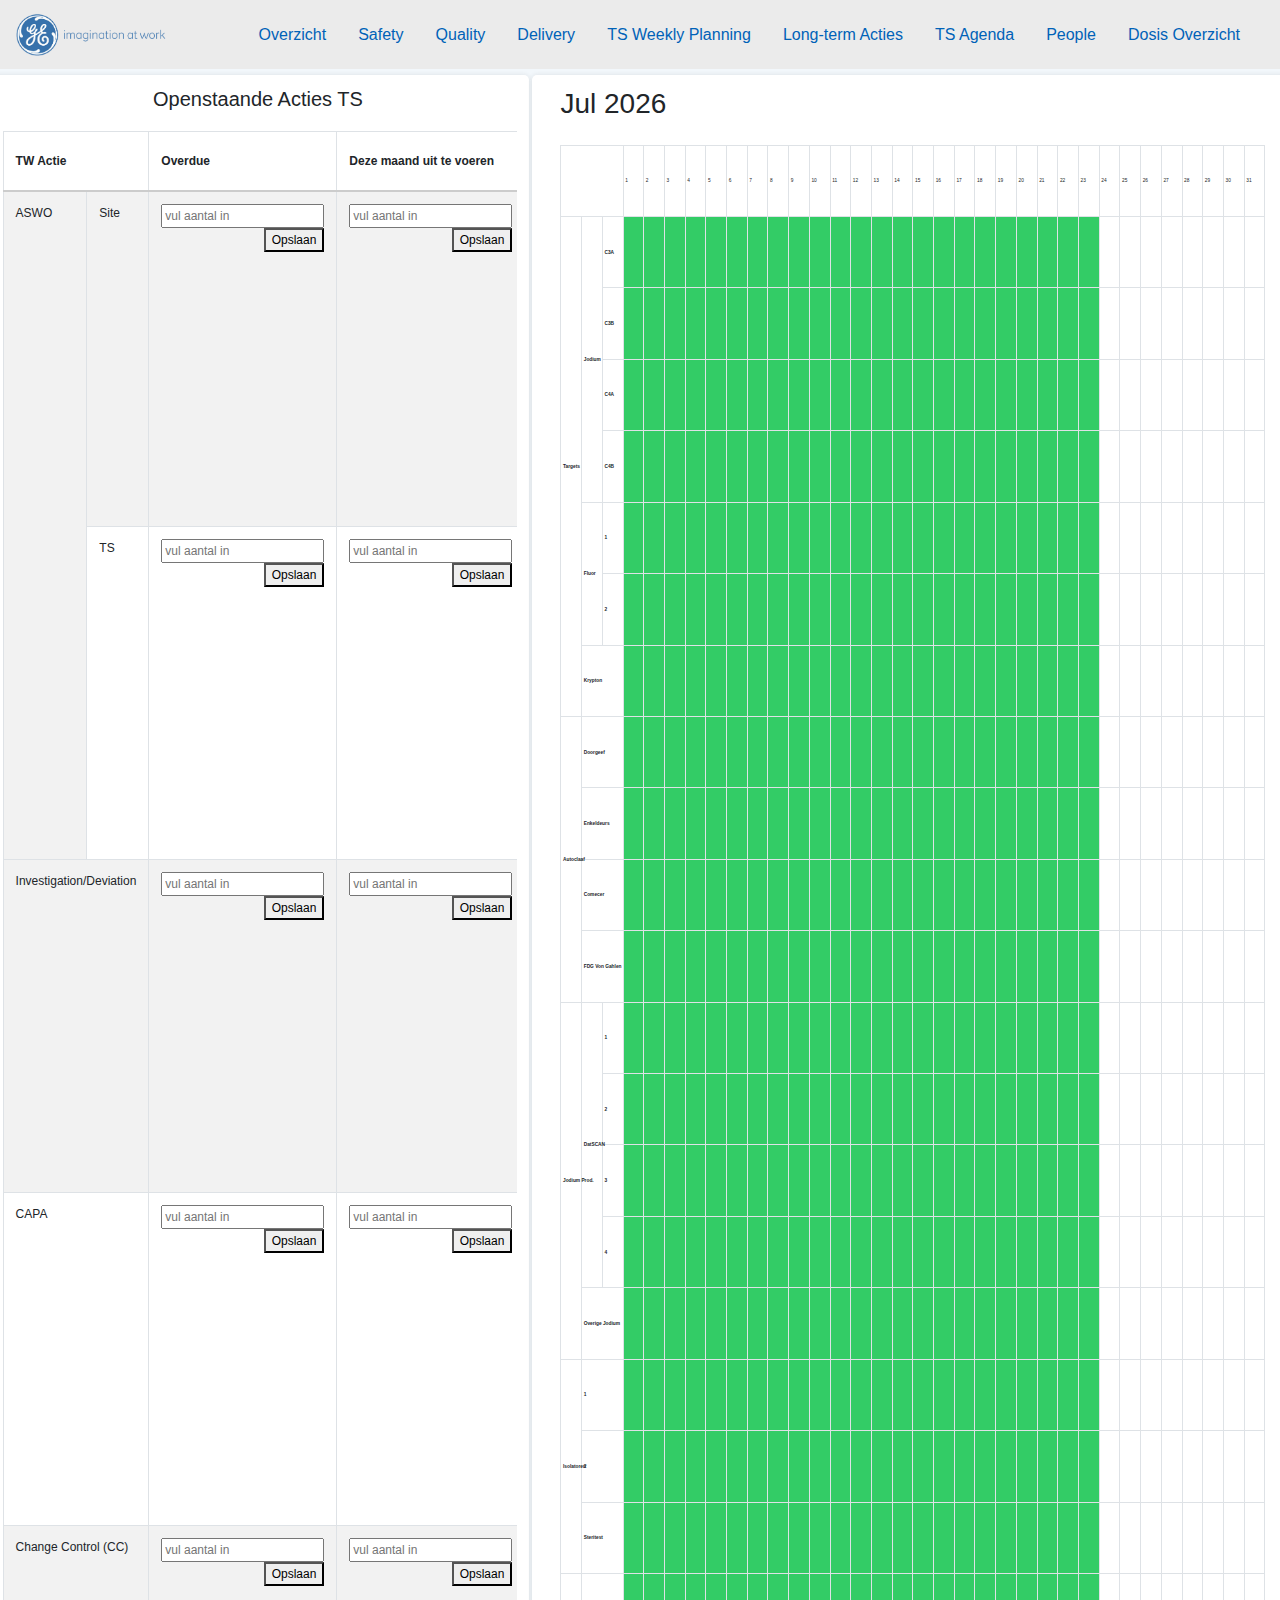
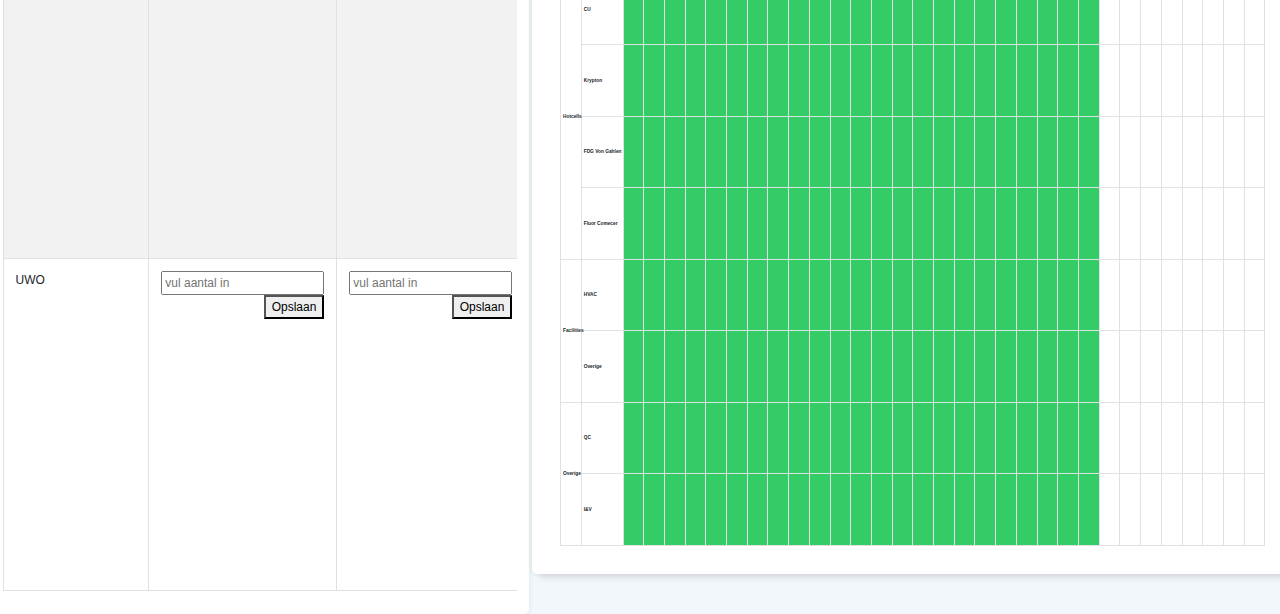
==== index.html @ 62d110f0 "Initial commit" ====
<!DOCTYPE html>
<html>
	<head>
		<title>Technical Services Vergaderingsbord</title>
		<meta charset = "utf-8">
		<meta name = "viewport" content = "width=device-width, initial-scale=1">
	    <link rel="stylesheet" href="https://stackpath.bootstrapcdn.com/bootstrap/4.3.1/css/bootstrap.min.css" integrity="sha384-ggOyR0iXCbMQv3Xipma34MD+dH/1fQ784/j6cY/iJTQUOhcWr7x9JvoRxT2MZw1T" crossorigin="anonymous">
        <link rel="stylesheet" type="text/css" href="main.css">
		<link rel="stylesheet" type="text/css" href="index.css">
        

	</head>
<body onload="onLoad()">

	<nav class="navbar navbar-expand-md">
        <a class="navbar-brand" href="#">
                <img class = "img-responsive" src = "GE-LOGO.png" alt = "GE LOGO">
        </a>
        <button class="navbar-toggler navbar-dark" type="button" data-toggle="collapse" data-target="#main-navigation">
            <span class="navbar-toggler-icon"></span>
        </button>
        <div class="collapse navbar-collapse" id="main-navigation">
            <ul class="navbar-nav">
                <li class="nav-item">
                    <a class="nav-link" href="index.html">Overzicht</a>
                </li>
                <li class="nav-item">
                    <a class="nav-link" href="security.html">Safety</a>
                </li>
                <li class="nav-item">
                    <a class="nav-link" href="quality.html">Quality</a>
                </li>
                <li class="nav-item">
                    <a class="nav-link" href="delivery.html">Delivery</a>
                </li>
                <li class="nav-item">
                    <a class="nav-link" href="planning.html">TS Weekly Planning</a>
                </li>
                <li>
                    <a class = "nav-link" href = "longterm.html">Long-term Acties</a>
                </li>
                <li class="nav-item">
                    <a class="nav-link" href="agenda.html">TS Agenda</a>
                </li>
                <li class="nav-item">
                    <a class="nav-link" href="aanwezigheid.html">People</a>
                </li>
                <li class="nav-item">
                    <a class="nav-link" href="dosis.html">Dosis Overzicht</a>
                </li>
            </ul>
        </div>
    </nav>

    <div class = "row">
        <div class = "container mt-1 col-lg-5">
                <div class = "card">
                    <div class = "card-header text-center">
                        <h5>Openstaande Acties TS</h5>
                        <!-- <span>klik om data aan te passen</span> -->
                    </div>
                    <div class = "card-block">
                        <div class = "table-responsive table-editable">
                            <table class = "table table-striped table-bordered" id = "openacties-TS">
                                <thead>
                                    <tr>
                                        <th style = "display: none;">#</th>
                                        <th colspan="2">TW Actie</th>
                                        <th>Overdue</th>
                                        <th>Deze maand uit te voeren</th>
                                        <th>Deze maand gedaan</th>
                                        <th>Opmerking(en)</th>
                                    </tr>
                                </thead>
                                <tbody>
                                    <tr>
                                        <th scope="row" style="display: none;">1</th>

                                        <td class="tabledit-view-mode" rowspan="2"><span class="tabledit-span">ASWO</span></td>
                                        <td class="tabledit-view-mode"><span class="tabledit-span">Site</span></td>
                                        <td class="tabledit-view-mode" contenteditable="true"><span class="tabledit-span" contenteditable = "true" title="ASWOSiteOD" id="spanASWOSiteOD"></span></td>
                                        <td class="tabledit-view-mode" contenteditable="true"><span class="tabledit-span" contenteditable = "true" title="ASWOSiteUTV" id="spanASWOSiteUTV"></span></td>
                                        <td class="tabledit-view-mode" contenteditable="true"><span class="tabledit-span" contenteditable = "true" title="ASWOSiteG" id="spanASWOSiteG"></span></td>
                                        <td class="tabledit-view-mode" contenteditable="true"><span class="tabledit-span" contenteditable = "true" title="ASWOSiteOpm" id="spanASWOSiteOpm"></span></td>
                                    </tr>

                                    <tr>
                                        <th scope="row" style="display: none;">2</th>

                                        
                                        <td class="tabledit-view-mode">TS<span class="tabledit-span"></span></td>
                                        <td class="tabledit-view-mode" contenteditable="true"><span class="tabledit-span" contenteditable = "true" title="ASWOTSOD" id="spanASWOTSOD"></span></td>
                                        <td class="tabledit-view-mode" contenteditable="true"><span class="tabledit-span" contenteditable = "true" title="ASWOTSUTV" id="spanASWOTSUTV"></span></td>
                                        <td class="tabledit-view-mode" contenteditable="true"><span class="tabledit-span" contenteditable = "true" title="ASWOTSG" id="spanASWOTSG"></span></td>
                                        <td class="tabledit-view-mode" contenteditable="true"><span class="tabledit-span" contenteditable = "true" title="ASWOTSOpm" id="spanASWOTSOpm"></span></td>
                                    </tr>

                                    <tr>
                                        <th scope="row" style="display: none;">3</th>

                                        <td class="tabledit-view-mode" colspan="2">Investigation/Deviation<span class="tabledit-span"></span></td>
                                        <td class="tabledit-view-mode" contenteditable="true"><span class="tabledit-span" contenteditable = "true" title="InDevOD" id="spanInDevOD"></span></td>
                                        <td class="tabledit-view-mode" contenteditable="true"><span class="tabledit-span" contenteditable = "true" title="InDevUTV" id="spanInDevUTV"></span></td>
                                        <td class="tabledit-view-mode" contenteditable="true"><span class="tabledit-span" contenteditable = "true" title="InDevG" id="spanInDevG"></span></td>
                                        <td class="tabledit-view-mode" contenteditable="true"><span class="tabledit-span" contenteditable = "true" title="InDevOpm" id="spanInDevOpm"></span></td>
                                    </tr>

                                    <tr>
                                        <th scope="row" style="display: none;">4</th>

                                        <td class="tabledit-view-mode" colspan="2">CAPA<span class="tabledit-span"></span></td>
                                        
                                        <td class="tabledit-view-mode" contenteditable="true"><span class="tabledit-span" contenteditable = "true" title="CAPAOD" id="spanCAPAOD"></span></td>
                                        <td class="tabledit-view-mode" contenteditable="true"><span class="tabledit-span" contenteditable = "true" title="CAPAUTV" id="spanCAPAUTV"></span></td>
                                        <td class="tabledit-view-mode" contenteditable="true"><span class="tabledit-span" contenteditable = "true" title="CAPAG" id="spanCAPAG"></span></td>
                                        <td class="tabledit-view-mode" contenteditable="true"><span class="tabledit-span" contenteditable = "true" title="CAPAOpm" id="spanCAPAOpm"></span></td>
                                    </tr>

                                    <tr>
                                        <th scope="row" style="display: none;">5</th>

                                        <td class="tabledit-view-mode" colspan="2">Change Control (CC)<span class="tabledit-span"></span></td>
                                        <td class="tabledit-view-mode" contenteditable="true"><span class="tabledit-span" contenteditable = "true" title="CCOD" id="spanCCOD"></span></td>
                                        <td class="tabledit-view-mode" contenteditable="true"><span class="tabledit-span" contenteditable = "true" title="CCUTV" id="spanCCUTV"></span></td>
                                        <td class="tabledit-view-mode" contenteditable="true"><span class="tabledit-span" contenteditable = "true" title="CCG" id="spanCCG"></span></td>
                                        <td class="tabledit-view-mode" contenteditable="true"><span class="tabledit-span" contenteditable = "true" title="CCOpm" id="spanCCOpm"></span></td>
                                    </tr>
                                    
                                    <tr>
                                        <th scope="row" style="display: none;">6</th>

                                        <td class="tabledit-view-mode" colspan="2">UWO<span class="tabledit-span"></span></td>
                                        <td class="tabledit-view-mode" contenteditable="true"><span class="tabledit-span" contenteditable = "true" title="UWOOD" id="spanUWOOD"></span></td>
                                        <td class="tabledit-view-mode" contenteditable="true"><span class="tabledit-span" contenteditable = "true" title="UWOUTV" id="spanUWOUTV"></span></td>
                                        <td class="tabledit-view-mode" contenteditable="true"><span class="tabledit-span" contenteditable = "true" title="UWOG" id="spanUWOG"></span></td>
                                        <td class="tabledit-view-mode" contenteditable="true"><span class="tabledit-span" contenteditable = "true" title="UWOOpm" id="spanUWOOpm"></span></td>
                                    </tr>
                                </tbody>
                            </table>
                        </div>
                    </div>
                </div>
            <!-- <object class = "mt-3"data="https://app.smartsheet.com/b/publish?EQBCT=5ca6a7da050c4b8d8acb47ef6b7cbd1e" type="text/html">
                Alternative Content
            </object> -->
        </div>

        <div class = "container mt-1 col-lg-7">
            <div class = "card">
                <div class="card-header form-inline">
                    <h3 style = "padding: 0rem 1rem" class="card-header" id="monthAndYear"></h3>
    
                    <!-- <button style = "margin: 0rem 0.5rem" class="btn btn-outline-primary" id="previous" onclick="previous()">Previous</button>
        
                    <button style = "margin: 0rem 0.5rem" class="btn btn-outline-primary" id="next" onclick="next()">Next</button>

                    <button class="btn btn-outline-success ml-auto" onclick="exportJson()">
                        <a id="btn-export" href="" style="pointer-events: none;">
                            Export JSON
                        </a>
                    </button> -->
                </div>
                <div class="card-body">
                    <table class = "myTable table-bordered">
                        <tbody>
                                <tr>
                                    <td id="dateRow" colspan = "3"></td>
                                </tr>
                                <tr>
                                    <th rowspan = "7">Targets</th>
                                    <th rowspan = "4">Jodium</th>
                
                                    <th id = "C3A">C3A</th>
                                    
                                </tr>
                                <tr>
                                    <th id = "C3B">C3B</th>
                                </tr>
                                <tr>
                                    <th id = "C4A">C4A</th>
                                </tr>
                                <tr>
                                    <th id = "C4B">C4B</th>
                                </tr>
                                <tr>
                                    <th rowspan = "2">Fluor</th>
            
                                    <th id = "F1">1</th>
                                </tr>
                                <tr>
                                    <th id = "F2">2</th>
                                </tr>
                                <tr>
                                    <th id = "Krypton" colspan = "2">Krypton</th>
                                </tr>
            
                                
                                <tr>
                                    <th rowspan = "4">Autoclaaf</th>
                                    <th  id = "ACDoorgeef" colspan = "2">Doorgeef</th>
                                </tr>
                                <tr>
                                    <th id = "ACEnkel" colspan = "2">Enkeldeurs</th>
                                </tr>
                                <tr>
                                    <th id = "ACComecer" colspan = "2">Comecer</th>
                                </tr>
                                <tr>
                                    <th id = "ACVonGahlen" colspan = "2">FDG Von Gahlen</th>
                                </tr>
            
                                
                                <tr>
                                    <th rowspan = "5">Jodium Prod.</th>
                                    <th rowspan = "4">DatSCAN</th>
                                    <th id = "DS1">1</th>
                                </tr>
                                <tr>
                                    <th id = "DS2">2</th>
                                </tr>
                                <tr>
                                    <th id = "DS3">3</th>
                                </tr>
                                <tr>
                                    <th id = "DS4">4</th>
                                </tr>
                                <tr>
                                    <th id = "OvrJod"colspan = "2">Overige Jodium</th>
                                </tr>
            
                                <tr>
                                    <th rowspan = "3">Isolatoren</th>
                                    <th id = "Iso1" colspan = "2">1</th>
                                </tr>
                                <tr>
                                    <th id = "Iso2" colspan = "2">2</th>
                                </tr>
                                <tr>
                                    <th id = "IsoSter" colspan = "2">Steritest</th>
                                </tr>
            
                                <tr>
                                    <th rowspan = "4">Hotcells</th>
                                    <th id = "CU" colspan = "2">CU</th>
                                </tr>
                                <tr>
                                    <th id = "HCKrypton" colspan = "2">Krypton</th>
                                </tr>
                                <tr>
                                    <th id = "HCVonGahlen" colspan = "2">FDG Von Gahlen</th>
                                </tr>
                                <tr>
                                    <th id = "HCComecer" colspan = "2">Fluor Comecer</th>
                                </tr>
            
                                <tr>
                                    <th rowspan = "2">Facilities</th>
                                    <th id = "FaclHVAC" colspan = "2">HVAC</th>
                                </tr>
                                <tr>
                                    <th id = "FaclOverige" colspan = "2">Overige</th>
                                </tr>
            
                                <tr>
                                    <th rowspan = "2">Overige</th>
                                    <th id = "QC" colspan = "2">QC</th>
                                </tr>
                                <tr>
                                    <th id = "IV" colspan = "2">I&V</th>
                                </tr>
                                
                            
                        </tbody>
                        
                    </table>
                </div>
            </div> 
        </div>
    </div>


<script src="https://code.jquery.com/jquery-3.3.1.slim.min.js" integrity="sha384-q8i/X+965DzO0rT7abK41JStQIAqVgRVzpbzo5smXKp4YfRvH+8abtTE1Pi6jizo" crossorigin="anonymous"></script>
<script src="https://stackpath.bootstrapcdn.com/bootstrap/4.1.3/js/bootstrap.min.js" integrity="sha384-ChfqqxuZUCnJSK3+MXmPNIyE6ZbWh2IMqE241rYiqJxyMiZ6OW/JmZQ5stwEULTy" crossorigin="anonymous"></script>
<script src="main.js"></script>
</body>
</html>
---- main.css ----
body {
  padding: 0;
  margin: 0;
  background: #f2f6e9;
  width: 100%;

}
/*--- navigation bar ---*/
.navbar {
  background:#ebebeb;
}
.nav-link,
.navbar-brand {
  color: #0062b8;
  cursor: pointer;
}
.nav-link {
  margin-right: 1em !important;
}
.nav-link:hover {
  color: #008c4b;
}
.navbar-collapse {
  justify-content: flex-end;
}
.navbar-brand img
{
    max-height: 100%;
}

.img-responsive {
    height: auto;
    width: auto;
    max-height: 72px;
    max-width: 150px;
}

.fault{background-color: #660099; font-weight: bold; font-size: 12px; color: white;}
.noFault{background-color:	#33CC66; font-weight: bold; font-size: 12px;}

.form-inline {
  padding: 0 rem;
  padding-top: 1.5rem
}

tbody {
  height: 2000px
}

.table {
  table-layout: auto;
  margin-bottom: 0rem;
}

/*.header {
	background-image: url('img/Busy-Lives.jpg');
	background-size: cover;
	background-position: center;
	position: relative;
  z-index: -1
}*/
 .mt-100 {
     margin-top: 100px
 }

 .container-fluid {
     margin-top: 50px
 }

 body {
     background-color: #f2f7fb
 }

 .card {
     border-radius: 5px;
     -webkit-box-shadow: 0 0 5px 0 rgba(43, 43, 43, 0.1), 0 11px 6px -7px rgba(43, 43, 43, 0.1);
     box-shadow: 0 0 5px 0 rgba(43, 43, 43, 0.1), 0 11px 6px -7px rgba(43, 43, 43, 0.1);
     border: none;
     margin-bottom: 30px;
     -webkit-transition: all 0.3s ease-in-out;
     transition: all 0.3s ease-in-out;
     height: flex;
     padding: 0.5rem
 }

 .card .card-header {
     background-color: transparent;
     border-bottom: none;
     padding: 0.25rem;
     position: relative
 }

 .card .card-block {
     padding: 0.25rem
 }



 .table-responsive {
     display: inline-block;
     width: 100%;
     height: 100%;
     padding : 0.25rem;
     overflow-x: auto;
     margin-bottom: 0px;
 }

 .card .card-block table tr {
     padding-bottom: 20px
 }

 .table>thead>tr>th {
     border-bottom-color: #ccc
 }

 .table th {
     padding: 1.25rem 0.75rem;
     border-bottom-color: #ccc
 }

 table td,
 th {
     white-space: nowrap;
     font-size: 0.75rem;
 }

 .tabledit-input:disabled {
     display: none
 }

 .myTable {
  word-wrap: break-word; 
  table-layout:fixed;
  width: 100%;
 }

 .table-bordered {
   word-wrap: break-word;
 }

 .btn-primary,
 .sweet-alert button.confirm,
 .wizard>.actions a {
     background-color: #4099ff;
     border-color: #4099ff;
     color: #fff;
     cursor: pointer;
     -webkit-transition: all ease-in 0.3s;
     transition: all ease-in 0.3s
 }

 .btn {
     border-radius: 2px;
     text-transform: capitalize;
     font-size: 15px;
     padding: 10px 19px;
     cursor: pointer
 }

  @import url('https://fonts.googleapis.com/css?family=Roboto:100,100i,300,300i,400,400i,500,500i,700,700i,900,900i');
td.fc-day {

background:#FFF !important;
font-family: 'Roboto', sans-serif;

}
td.fc-today {
  background:#FFF !important;
  position: relative;


}

.fc-first th{
  font-family: 'Roboto', sans-serif;
    background:#9675ce !important;
  color:#FFF;
  font-size:14px !important;
  font-weight:500 !important;

  }
.fc-event-inner {
  font-family: 'Roboto', sans-serif;
    background: #03a9f3!important;
    color: #FFF!important;
    font-size: 12px!important;
    font-weight: 500!important;
    padding: 5px 0px!important;
}

.fc {
  direction: ltr;
  text-align: left;
  }
  
.fc table {
  border-collapse: collapse;
  border-spacing: 0;
  }
  
html .fc,
.fc table {
  font-size: 1em;
  font-family: "Helvetica Neue",Helvetica;

  }
  
.fc td,
.fc th {
  padding: 0;
  vertical-align: top;
  }



/* Header
------------------------------------------------------------------------*/

.fc-header td {
  white-space: nowrap;
  padding: 15px 10px 0px;
}

.fc-header-left {
  width: 25%;
  text-align: left;
}
  
.fc-header-center {
  text-align: center;
  }
  
.fc-header-right {
  width: 25%;
  text-align: right;
  }
  
.fc-header-title {
  display: inline-block;
  vertical-align: top;
  margin-top: -5px;
}
  
.fc-header-title h2 {
  margin-top: 0;
  white-space: nowrap;
  font-size: 32px;
    font-weight: 100;
    margin-bottom: 10px;
    font-family: 'Roboto', sans-serif;
}
  span.fc-button {
    font-family: 'Roboto', sans-serif;
    border-color: #9675ce;
  color: #9675ce;
}
.fc-state-down, .fc-state-active {
    background-color: #9675ce !important;
  color: #FFF !important;
}
.fc .fc-header-space {
  padding-left: 10px;
  }
  
.fc-header .fc-button {
  margin-bottom: 1em;
  vertical-align: top;
  }
  
/* buttons edges butting together */

.fc-header .fc-button {
  margin-right: -1px;
  }
  
.fc-header .fc-corner-right,  /* non-theme */
.fc-header .ui-corner-right { /* theme */
  margin-right: 0; /* back to normal */
  }
  
/* button layering (for border precedence) */
  
.fc-header .fc-state-hover,
.fc-header .ui-state-hover {
  z-index: 2;
  }
  
.fc-header .fc-state-down {
  z-index: 3;
  }

.fc-header .fc-state-active,
.fc-header .ui-state-active {
  z-index: 4;
  }
  
  
  
/* Content
------------------------------------------------------------------------*/
  
.fc-content {
  clear: both;
  zoom: 1; /* for IE7, gives accurate coordinates for [un]freezeContentHeight */
  }
  
.fc-view {
  width: 100%;
  overflow: hidden;
  }
  
  

/* Cell Styles
------------------------------------------------------------------------*/

    /* <th>, usually */
.fc-widget-content {  /* <td>, usually */
  border: 1px solid #e5e5e5;
  }
.fc-widget-header{
    border-bottom: 1px solid #EEE; 
} 
.fc-state-highlight { /* <td> today cell */ /* TODO: add .fc-today to <th> */
  /* background: #fcf8e3; */
}

.fc-state-highlight > div > div.fc-day-number{
    background-color: #ff3b30;
    color: #FFFFFF;
    border-radius: 50%;
    margin: 4px;
}
  
.fc-cell-overlay { /* semi-transparent rectangle while dragging */
  background: #bce8f1;
  opacity: .3;
  filter: alpha(opacity=30); /* for IE */
  }
  


/* Buttons
------------------------------------------------------------------------*/

.fc-button {
  position: relative;
  display: inline-block;
  padding: 0 .6em;
  overflow: hidden;
  height: 1.9em;
  line-height: 1.9em;
  white-space: nowrap;
  cursor: pointer;
  }
  
.fc-state-default { /* non-theme */
  border: 1px solid;
  }

.fc-state-default.fc-corner-left { /* non-theme */
  border-top-left-radius: 4px;
  border-bottom-left-radius: 4px;
  }

.fc-state-default.fc-corner-right { /* non-theme */
  border-top-right-radius: 4px;
  border-bottom-right-radius: 4px;
  }

/*
  Our default prev/next buttons use HTML entities like ‹ › « »
  and we'll try to make them look good cross-browser.
*/

.fc-text-arrow {
  margin: 0 .4em;
  font-size: 2em;
  line-height: 23px;
  vertical-align: baseline; /* for IE7 */
  }

.fc-button-prev .fc-text-arrow,
.fc-button-next .fc-text-arrow { /* for ‹ › */
  font-weight: bold;
  }
  
/* icon (for jquery ui) */
  
.fc-button .fc-icon-wrap {
  position: relative;
  float: left;
  top: 50%;
  }
  
.fc-button .ui-icon {
  position: relative;
  float: left;
  margin-top: -50%;
  
  *margin-top: 0;
  *top: -50%;
  }


.fc-state-default {
  border-color: #ff3b30;
  color: #ff3b30; 
}
.fc-button-month.fc-state-default, .fc-button-agendaWeek.fc-state-default, .fc-button-agendaDay.fc-state-default{
    min-width: 67px;
  text-align: center;
  transition: all 0.2s;
  -webkit-transition: all 0.2s;
}
.fc-state-hover,
.fc-state-down,
.fc-state-active,
.fc-state-disabled {
  color: #333333;
  background-color: #FFE3E3;
  }

.fc-state-hover {
  color: #ff3b30;
  text-decoration: none;
  background-position: 0 -15px;
  -webkit-transition: background-position 0.1s linear;
     -moz-transition: background-position 0.1s linear;
       -o-transition: background-position 0.1s linear;
          transition: background-position 0.1s linear;
  }

.fc-state-down,
.fc-state-active {
  background-color: #ff3b30;
  background-image: none;
  outline: 0;
  color: #FFFFFF;
}

.fc-state-disabled {
  cursor: default;
  background-image: none;
  background-color: #FFE3E3;
  filter: alpha(opacity=65);
  box-shadow: none;
  border:1px solid #FFE3E3;
  color: #ff3b30;
  }

  

/* Global Event Styles
------------------------------------------------------------------------*/

.fc-event-container > * {
  z-index: 8;
  }

.fc-event-container > .ui-draggable-dragging,
.fc-event-container > .ui-resizable-resizing {
  z-index: 9;
  }
   
.fc-event {
  border: 1px solid #FFF; /* default BORDER color */
  background-color: #FFF; /* default BACKGROUND color */
  color: #919191;               /* default TEXT color */
  font-size: 12px;
  cursor: default;
}
.fc-event.chill{
    background-color: #f3dcf8;
}
.fc-event.info{
    background-color: #c6ebfe;
}
.fc-event.important{
    background-color: #FFBEBE;
}
.fc-event.success{
    background-color: #BEFFBF;
}
.fc-event:hover{
    opacity: 0.7;
}
a.fc-event {
  text-decoration: none;
  }
  
a.fc-event,
.fc-event-draggable {
  cursor: pointer;
  }
  
.fc-rtl .fc-event {
  text-align: right;
  }

.fc-event-inner {
  width: 100%;
  height: 100%;
  overflow: hidden;
  line-height: 15px;
  }
  
.fc-event-time,
.fc-event-title {
  padding: 0 1px;
  }
  
.fc .ui-resizable-handle {
  display: block;
  position: absolute;
  z-index: 99999;
  overflow: hidden; /* hacky spaces (IE6/7) */
  font-size: 300%;  /* */
  line-height: 50%; /* */
  }
  
  
  
/* Horizontal Events
------------------------------------------------------------------------*/

.fc-event-hori {
  border-width: 1px 0;
  margin-bottom: 1px;
  }

.fc-ltr .fc-event-hori.fc-event-start,
.fc-rtl .fc-event-hori.fc-event-end {
  border-left-width: 1px;
  /*
border-top-left-radius: 3px;
  border-bottom-left-radius: 3px;
*/
  }

.fc-ltr .fc-event-hori.fc-event-end,
.fc-rtl .fc-event-hori.fc-event-start {
  border-right-width: 1px;
  /*
border-top-right-radius: 3px;
  border-bottom-right-radius: 3px;
*/
  }
  
/* resizable */
  
.fc-event-hori .ui-resizable-e {
  top: 0           !important; /* importants override pre jquery ui 1.7 styles */
  right: -3px      !important;
  width: 7px       !important;
  height: 100%     !important;
  cursor: e-resize;
  }
  
.fc-event-hori .ui-resizable-w {
  top: 0           !important;
  left: -3px       !important;
  width: 7px       !important;
  height: 100%     !important;
  cursor: w-resize;
  }
  
.fc-event-hori .ui-resizable-handle {
  _padding-bottom: 14px; /* IE6 had 0 height */
  }
  
  
  
/* Reusable Separate-border Table
------------------------------------------------------------*/

table.fc-border-separate {
  border-collapse: separate;
  }
  
.fc-border-separate th,
.fc-border-separate td {
  border-width: 1px 0 0 1px;
  }
  
.fc-border-separate th.fc-last,
.fc-border-separate td.fc-last {
  border-right-width: 1px;
  }
  

.fc-border-separate tr.fc-last td {
  
}
.fc-border-separate .fc-week .fc-first{
    border-left: 0;
}
.fc-border-separate .fc-week .fc-last{
    border-right: 0;
}
.fc-border-separate tr.fc-last th{
    border-bottom-width: 1px;
    border-color: #cdcdcd;
    font-size: 16px;
    font-weight: 300;
  line-height: 30px;
}
.fc-border-separate tbody tr.fc-first td,
.fc-border-separate tbody tr.fc-first th {
  border-top-width: 0;
  }
  
  

/* Month View, Basic Week View, Basic Day View
------------------------------------------------------------------------*/

.fc-grid th {
  text-align: center;
  }

.fc .fc-week-number {
  width: 22px;
  text-align: center;
  }

.fc .fc-week-number div {
  padding: 0 2px;
  }
  
.fc-grid .fc-day-number {
  float: right;
  padding: 0 2px;
  }
  
.fc-grid .fc-other-month .fc-day-number {
  opacity: 0.3;
  filter: alpha(opacity=30); /* for IE */
  /* opacity with small font can sometimes look too faded
     might want to set the 'color' property instead
     making day-numbers bold also fixes the problem */
  }
  
.fc-grid .fc-day-content {
  clear: both;
  padding: 2px 2px 1px; /* distance between events and day edges */
  }
  
/* event styles */
  
.fc-grid .fc-event-time {
  font-weight: bold;
  }
  
/* right-to-left */
  
.fc-rtl .fc-grid .fc-day-number {
  float: left;
  }
  
.fc-rtl .fc-grid .fc-event-time {
  float: right;
  }
  
  

/* Agenda Week View, Agenda Day View
------------------------------------------------------------------------*/

.fc-agenda table {
  border-collapse: separate;
  }
  
.fc-agenda-days th {
  text-align: center;
  }
  
.fc-agenda .fc-agenda-axis {
  width: 50px;
  padding: 0 4px;
  vertical-align: middle;
  text-align: right;
  white-space: nowrap;
  font-weight: normal;
  }

.fc-agenda .fc-week-number {
  font-weight: bold;
  }
  
.fc-agenda .fc-day-content {
  padding: 2px 2px 1px;
  }
  
/* make axis border take precedence */
  
.fc-agenda-days .fc-agenda-axis {
  border-right-width: 1px;
  }
  
.fc-agenda-days .fc-col0 {
  border-left-width: 0;
  }
  
/* all-day area */
  
.fc-agenda-allday th {
  border-width: 0 1px;
  }
  
.fc-agenda-allday .fc-day-content {
  min-height: 34px; /* TODO: doesnt work well in quirksmode */
  _height: 34px;
  }
  
/* divider (between all-day and slots) */
  
.fc-agenda-divider-inner {
  height: 2px;
  overflow: hidden;
  }
  
.fc-widget-header .fc-agenda-divider-inner {
  background: #eee;
  }
  
/* slot rows */
  
.fc-agenda-slots th {
  border-width: 1px 1px 0;
  }
  
.fc-agenda-slots td {
  border-width: 1px 0 0;
  background: none;
  }
  
.fc-agenda-slots td div {
  height: 20px;
  }
  
.fc-agenda-slots tr.fc-slot0 th,
.fc-agenda-slots tr.fc-slot0 td {
  border-top-width: 0;
  }
  
.fc-agenda-slots tr.fc-minor th.ui-widget-header {
  *border-top-style: solid; /* doesn't work with background in IE6/7 */
  }
  


/* Vertical Events
------------------------------------------------------------------------*/

.fc-event-vert {
  border-width: 0 1px;
  }

.fc-event-vert.fc-event-start {
  border-top-width: 1px;
  border-top-left-radius: 3px;
  border-top-right-radius: 3px;
  }

.fc-event-vert.fc-event-end {
  border-bottom-width: 1px;
  border-bottom-left-radius: 3px;
  border-bottom-right-radius: 3px;
  }
  
.fc-event-vert .fc-event-time {
  white-space: nowrap;
  font-size: 10px;
  }

.fc-event-vert .fc-event-inner {
  position: relative;
  z-index: 2;
  }
  
.fc-event-vert .fc-event-bg { /* makes the event lighter w/ a semi-transparent overlay  */
  position: absolute;
  z-index: 1;
  top: 0;
  left: 0;
  width: 100%;
  height: 100%;
  background: #fff;
  opacity: .25;
  filter: alpha(opacity=25);
  }
  
.fc .ui-draggable-dragging .fc-event-bg, /* TODO: something nicer like .fc-opacity */
.fc-select-helper .fc-event-bg {
  display: none\9; /* for IE6/7/8. nested opacity filters while dragging don't work */
  }
  
/* resizable */
  
.fc-event-vert .ui-resizable-s {
  bottom: 0        !important; /* importants override pre jquery ui 1.7 styles */
  width: 100%      !important;
  height: 8px      !important;
  overflow: hidden !important;
  line-height: 8px !important;
  font-size: 11px  !important;
  font-family: monospace;
  text-align: center;
  cursor: s-resize;
  }
  
.fc-agenda .ui-resizable-resizing { /* TODO: better selector */
  _overflow: hidden;
  }
  
thead tr.fc-first{
    background-color: #f7f7f7;
}
table.fc-header{
    background-color: #FFFFFF;
    border-radius: 6px 6px 0 0;
}

.fc-week .fc-day > div .fc-day-number{
    font-size: 15px;
    margin: 2px;
    min-width: 19px;
    padding: 6px;
    text-align: center;
       width: 30px;
    height: 30px;
}
.fc-sun, .fc-sat{
    color: #b8b8b8;
}

.fc-week .fc-day:hover .fc-day-number{
    background-color: #B8B8B8;
    border-radius: 50%;
    color: #FFFFFF;
    transition: background-color 0.2s;
}
.fc-week .fc-day.fc-state-highlight:hover .fc-day-number{
    background-color:  #ff3b30;
}
.fc-button-today{
    border: 1px solid rgba(255,255,255,.0);
}
.fc-view-agendaDay thead tr.fc-first .fc-widget-header{
    text-align: right;
    padding-right: 10px;
}

/*!
 * FullCalendar v1.6.4 Print Stylesheet
 * Docs & License: http://arshaw.com/fullcalendar/
 * (c) 2013 Adam Shaw
 */

/*
 * Include this stylesheet on your page to get a more printer-friendly calendar.
 * When including this stylesheet, use the media='print' attribute of the <link> tag.
 * Make sure to include this stylesheet IN ADDITION to the regular fullcalendar.css.
 */
 
 
 /* Events
-----------------------------------------------------*/
 
.fc-event {
  background: #fff !important;
  color: #000 !important;
  }
  
/* for vertical events */
  
.fc-event-bg {
  display: none !important;
  }
  
.fc-event .ui-resizable-handle {
  display: none !important;
  }
---- index.css ----
.container {
    max-height: 60vh;
}

.myTable {
    word-wrap: break-word; 
    table-layout:fixed;
    width: 100%;
   }

   .myTable td, 
   .myTable th{
    padding: 0.1rem;
    font-size: 0.3rem;
    word-wrap: break-word;
 }
 .col-lg-5,
 .col-lg-7 {
     padding: 0.1rem;
 }
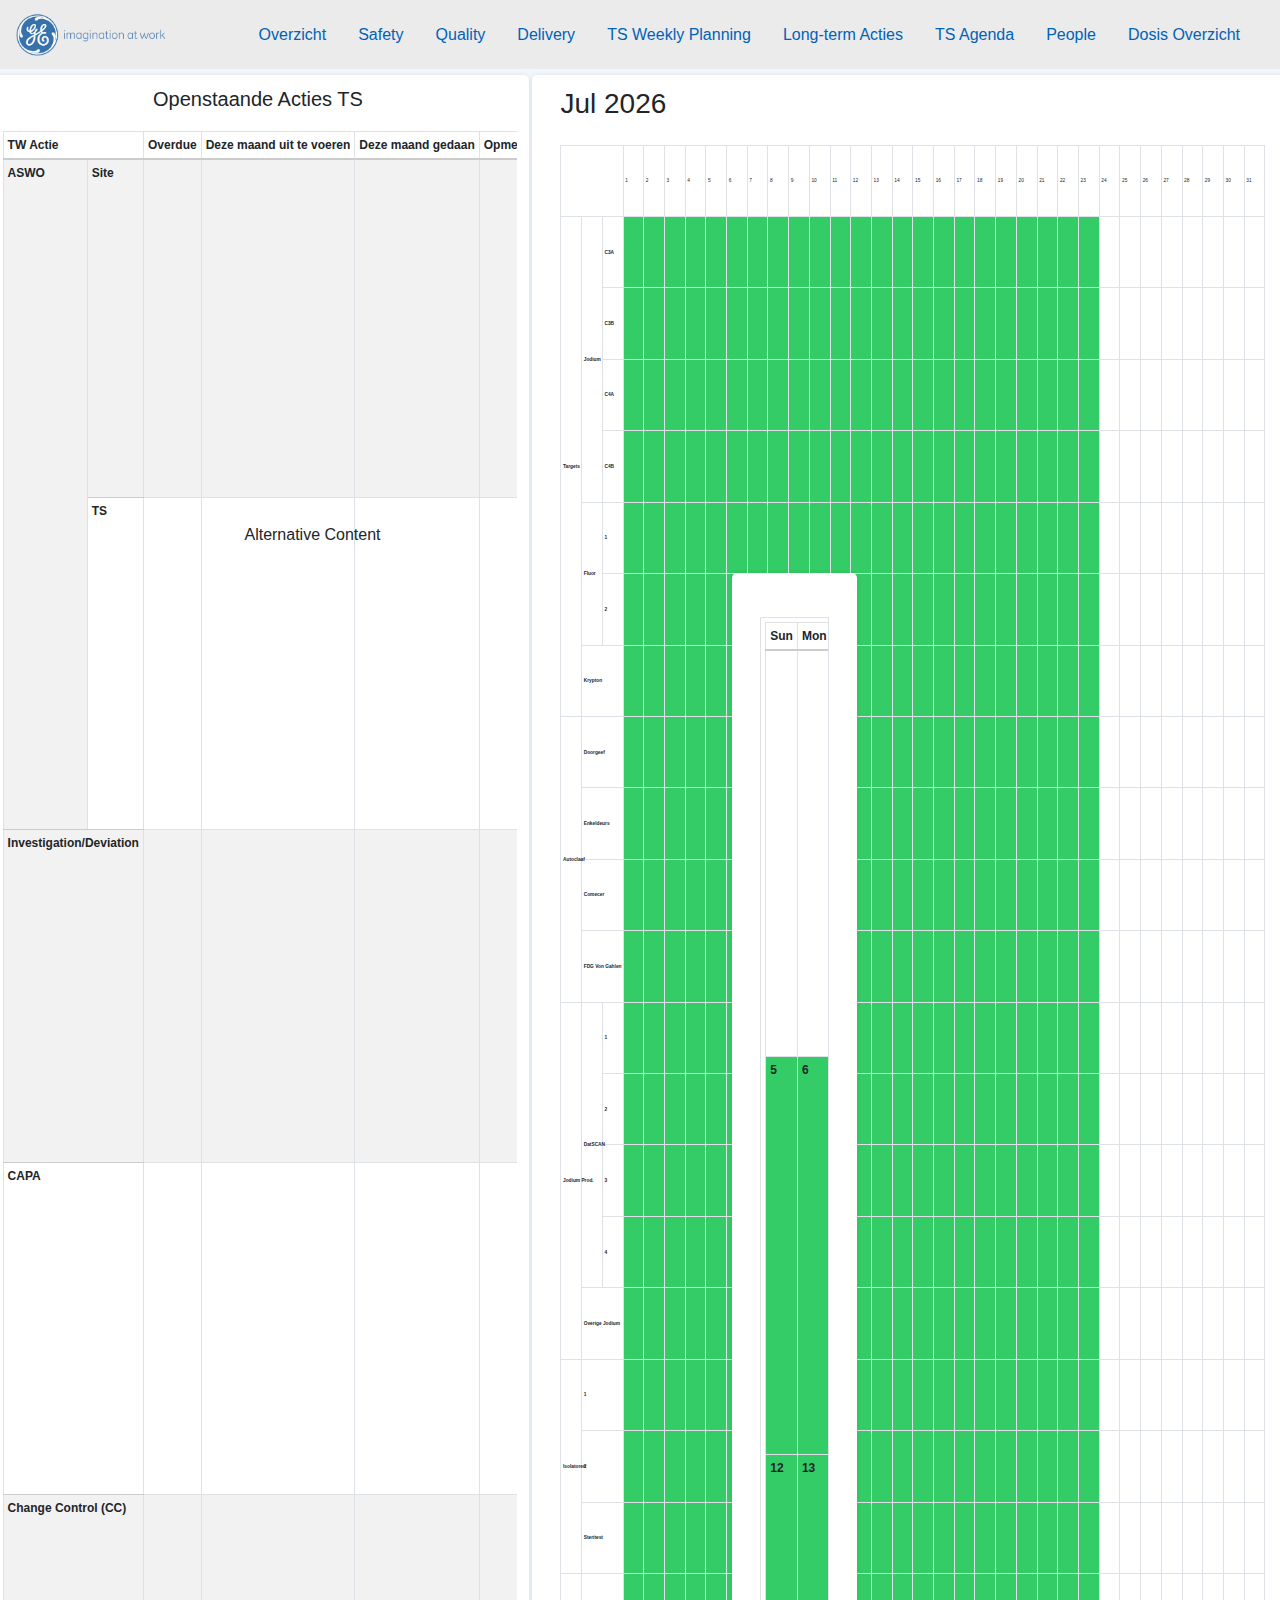
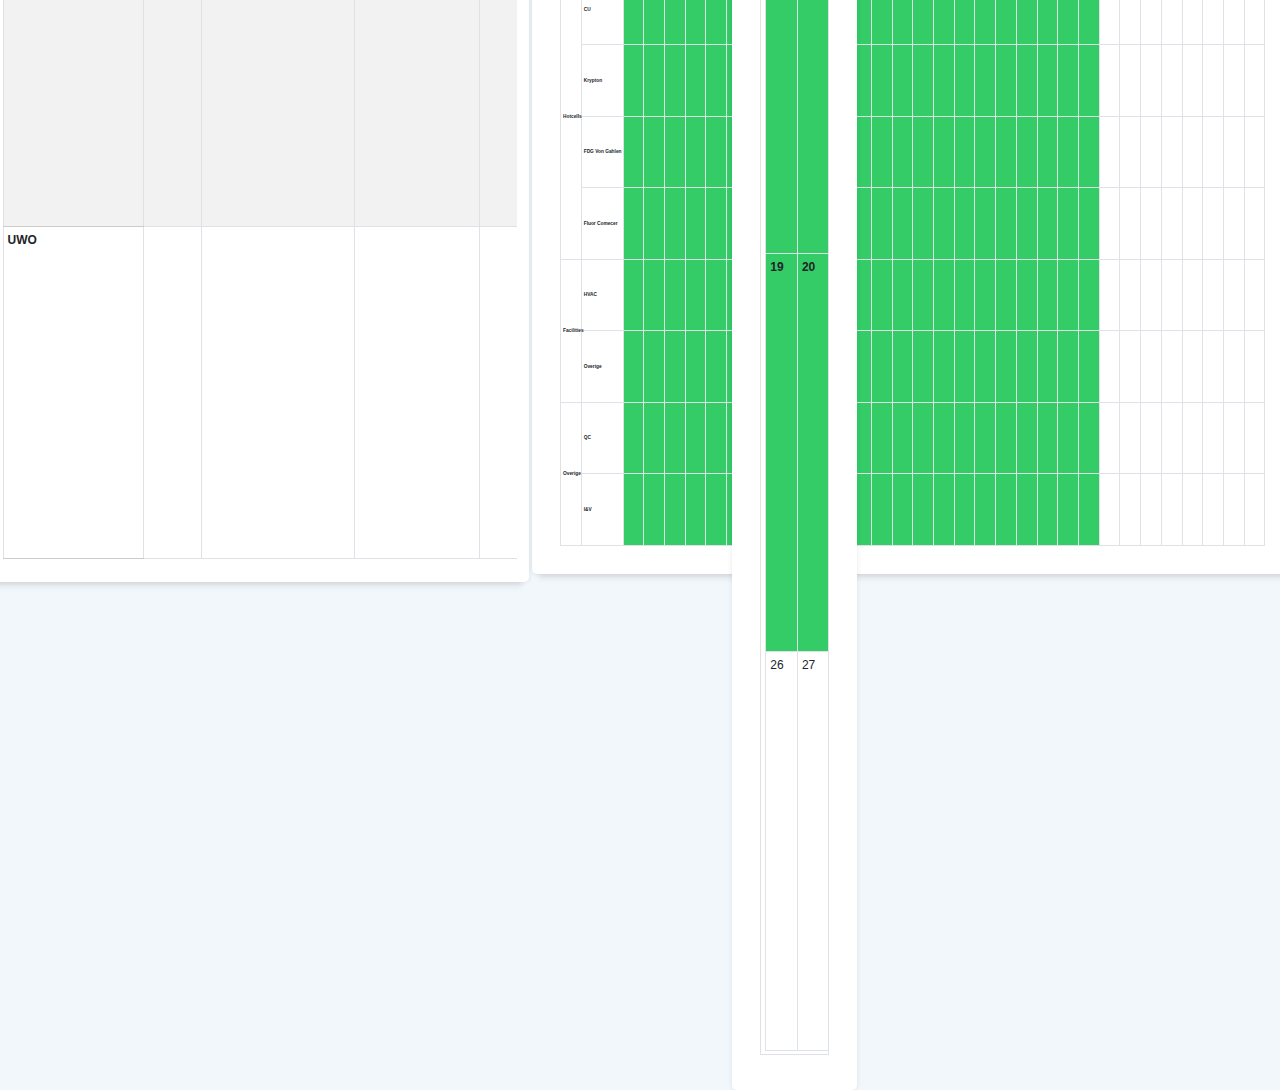
==== commit 6db63bfb: "Update BOKEP" ====
--- a/index.html
+++ b/index.html
@@ -60,85 +60,85 @@
                         <!-- <span>klik om data aan te passen</span> -->
                     </div>
                     <div class = "card-block">
-                        <div class = "table-responsive table-editable">
-                            <table class = "table table-striped table-bordered" id = "openacties-TS">
-                                <thead>
-                                    <tr>
-                                        <th style = "display: none;">#</th>
-                                        <th colspan="2">TW Actie</th>
-                                        <th>Overdue</th>
-                                        <th>Deze maand uit te voeren</th>
-                                        <th>Deze maand gedaan</th>
-                                        <th>Opmerking(en)</th>
-                                    </tr>
-                                </thead>
-                                <tbody>
-                                    <tr>
-                                        <th scope="row" style="display: none;">1</th>
-
-                                        <td class="tabledit-view-mode" rowspan="2"><span class="tabledit-span">ASWO</span></td>
-                                        <td class="tabledit-view-mode"><span class="tabledit-span">Site</span></td>
-                                        <td class="tabledit-view-mode" contenteditable="true"><span class="tabledit-span" contenteditable = "true" title="ASWOSiteOD" id="spanASWOSiteOD"></span></td>
-                                        <td class="tabledit-view-mode" contenteditable="true"><span class="tabledit-span" contenteditable = "true" title="ASWOSiteUTV" id="spanASWOSiteUTV"></span></td>
-                                        <td class="tabledit-view-mode" contenteditable="true"><span class="tabledit-span" contenteditable = "true" title="ASWOSiteG" id="spanASWOSiteG"></span></td>
-                                        <td class="tabledit-view-mode" contenteditable="true"><span class="tabledit-span" contenteditable = "true" title="ASWOSiteOpm" id="spanASWOSiteOpm"></span></td>
-                                    </tr>
-
-                                    <tr>
-                                        <th scope="row" style="display: none;">2</th>
-
-                                        
-                                        <td class="tabledit-view-mode">TS<span class="tabledit-span"></span></td>
-                                        <td class="tabledit-view-mode" contenteditable="true"><span class="tabledit-span" contenteditable = "true" title="ASWOTSOD" id="spanASWOTSOD"></span></td>
-                                        <td class="tabledit-view-mode" contenteditable="true"><span class="tabledit-span" contenteditable = "true" title="ASWOTSUTV" id="spanASWOTSUTV"></span></td>
-                                        <td class="tabledit-view-mode" contenteditable="true"><span class="tabledit-span" contenteditable = "true" title="ASWOTSG" id="spanASWOTSG"></span></td>
-                                        <td class="tabledit-view-mode" contenteditable="true"><span class="tabledit-span" contenteditable = "true" title="ASWOTSOpm" id="spanASWOTSOpm"></span></td>
-                                    </tr>
-
-                                    <tr>
-                                        <th scope="row" style="display: none;">3</th>
-
-                                        <td class="tabledit-view-mode" colspan="2">Investigation/Deviation<span class="tabledit-span"></span></td>
-                                        <td class="tabledit-view-mode" contenteditable="true"><span class="tabledit-span" contenteditable = "true" title="InDevOD" id="spanInDevOD"></span></td>
-                                        <td class="tabledit-view-mode" contenteditable="true"><span class="tabledit-span" contenteditable = "true" title="InDevUTV" id="spanInDevUTV"></span></td>
-                                        <td class="tabledit-view-mode" contenteditable="true"><span class="tabledit-span" contenteditable = "true" title="InDevG" id="spanInDevG"></span></td>
-                                        <td class="tabledit-view-mode" contenteditable="true"><span class="tabledit-span" contenteditable = "true" title="InDevOpm" id="spanInDevOpm"></span></td>
-                                    </tr>
-
-                                    <tr>
-                                        <th scope="row" style="display: none;">4</th>
-
-                                        <td class="tabledit-view-mode" colspan="2">CAPA<span class="tabledit-span"></span></td>
-                                        
-                                        <td class="tabledit-view-mode" contenteditable="true"><span class="tabledit-span" contenteditable = "true" title="CAPAOD" id="spanCAPAOD"></span></td>
-                                        <td class="tabledit-view-mode" contenteditable="true"><span class="tabledit-span" contenteditable = "true" title="CAPAUTV" id="spanCAPAUTV"></span></td>
-                                        <td class="tabledit-view-mode" contenteditable="true"><span class="tabledit-span" contenteditable = "true" title="CAPAG" id="spanCAPAG"></span></td>
-                                        <td class="tabledit-view-mode" contenteditable="true"><span class="tabledit-span" contenteditable = "true" title="CAPAOpm" id="spanCAPAOpm"></span></td>
-                                    </tr>
-
-                                    <tr>
-                                        <th scope="row" style="display: none;">5</th>
-
-                                        <td class="tabledit-view-mode" colspan="2">Change Control (CC)<span class="tabledit-span"></span></td>
-                                        <td class="tabledit-view-mode" contenteditable="true"><span class="tabledit-span" contenteditable = "true" title="CCOD" id="spanCCOD"></span></td>
-                                        <td class="tabledit-view-mode" contenteditable="true"><span class="tabledit-span" contenteditable = "true" title="CCUTV" id="spanCCUTV"></span></td>
-                                        <td class="tabledit-view-mode" contenteditable="true"><span class="tabledit-span" contenteditable = "true" title="CCG" id="spanCCG"></span></td>
-                                        <td class="tabledit-view-mode" contenteditable="true"><span class="tabledit-span" contenteditable = "true" title="CCOpm" id="spanCCOpm"></span></td>
-                                    </tr>
-                                    
-                                    <tr>
-                                        <th scope="row" style="display: none;">6</th>
-
-                                        <td class="tabledit-view-mode" colspan="2">UWO<span class="tabledit-span"></span></td>
-                                        <td class="tabledit-view-mode" contenteditable="true"><span class="tabledit-span" contenteditable = "true" title="UWOOD" id="spanUWOOD"></span></td>
-                                        <td class="tabledit-view-mode" contenteditable="true"><span class="tabledit-span" contenteditable = "true" title="UWOUTV" id="spanUWOUTV"></span></td>
-                                        <td class="tabledit-view-mode" contenteditable="true"><span class="tabledit-span" contenteditable = "true" title="UWOG" id="spanUWOG"></span></td>
-                                        <td class="tabledit-view-mode" contenteditable="true"><span class="tabledit-span" contenteditable = "true" title="UWOOpm" id="spanUWOOpm"></span></td>
-                                    </tr>
-                                </tbody>
-                            </table>
-                        </div>
-                    </div>
+						<div class = "table-responsive table-editable">
+							<table class = "table table-striped table-bordered" id = "openacties-TS">
+								<thead>
+									<tr>
+										<th style = "display: none;">#</th>
+										<th colspan="2">TW Actie</th>
+										<th>Overdue</th>
+										<th>Deze maand uit te voeren</th>
+										<th>Deze maand gedaan</th>
+										<th>Opmerking(en)</th>
+									</tr>
+								</thead>
+								<tbody>
+									<tr>
+	                                    <th scope="row" style="display: none;">1</th>
+
+	                                    <th rowspan="2">ASWO</th>
+										<th>Site</th>
+										<td id = "ASWOSiteOD"></td>
+										<td id = "ASWOSiteUTV"></td>
+										<td id = "ASWOSiteG"></td>
+										<td id = "ASWOSiteOpm"></td>
+	                                </tr>
+
+	                                <tr>
+	                                    <th scope="row" style="display: none;">2</th>
+
+	                                    
+										<th>TS</th>
+										<td id = "ASWOTSOD"></td>
+										<td id = "ASWOTSUTV"></td>
+										<td id = "ASWOTSG"></td>
+										<td id = "ASWOTSOpm"></td>
+	                                </tr>
+
+	                                <tr>
+	                                    <th scope="row" style="display: none;">3</th>
+
+	                                    <th colspan="2">Investigation/Deviation</th>
+										<td id = "InDevOD"></td>
+										<td id = "InDevUTV"></td>
+										<td id = "InDevG"></td>
+										<td id = "InDevOpm"></td>
+	                                </tr>
+
+	                                <tr>
+	                                    <th scope="row" style="display: none;">4</th>
+
+										<th colspan="2">CAPA</th>
+										
+										<td id = "CAPAOD"></td>
+										<td id = "CAPAUTV"></td>
+										<td id = "CAPAG"></td>
+										<td id = "CAPAOpm"></td>
+	                                </tr>
+
+	                                <tr>
+	                                    <th scope="row" style="display: none;">5</th>
+
+										<th colspan="2">Change Control (CC)</th>
+										<td id = "CCOD"></td>
+										<td id = "CCUTV"></td>
+										<td id = "CCG"></td>
+										<td id = "CCOpm"></td>
+									</tr>
+									
+	                                <tr>
+	                                    <th scope="row" style="display: none;">6</th>
+
+										<th colspan="2">UWO</th>
+										<td id="UWOOD"></td>
+										<td id="UWOUTV"></td>
+										<td id="UWOG"></td>
+										<td id="UWOOpm"></td>
+	                                </tr>
+	                            </tbody>
+	                        </table>
+	                    </div>
+	                </div>
                 </div>
             <!-- <object class = "mt-3"data="https://app.smartsheet.com/b/publish?EQBCT=5ca6a7da050c4b8d8acb47ef6b7cbd1e" type="text/html">
                 Alternative Content
@@ -268,19 +268,137 @@
                                 <tr>
                                     <th id = "IV" colspan = "2">I&V</th>
                                 </tr>
-                                
-                            
                         </tbody>
-                        
                     </table>
                 </div>
             </div> 
         </div>
     </div>
 
+    <div class="row">
+        <div style="text-align: center; height: fit-content;" class="container-fluid col-lg-6 webPlugin">
+            <object class = "mt-3"data="https://app.smartsheet.com/b/publish?EQBCT=5ca6a7da050c4b8d8acb47ef6b7cbd1e" type="text/html" style = "
+            height: 50vh; width: 50vw;">
+                   Alternative Content
+            </object>
+        </div>
+
+        <div>
+            <div class = "container-fluid col-lg-6">
+                <div class="card">
+                  <!-- <h3 class="card-header" id="monthAndYear"></h3> -->
+        
+                    <div class="card-header form-inline">
+                                
+                        <h3 style = "padding: 0rem 1rem" id="monthAndYear"></h3>
+        
+                        <!-- <button style = "margin: 0rem 0.5rem" class="btn btn-outline-primary" id="previous" onclick="previous()">Previous</button>
+        
+                        <button style = "margin: 0rem 0.5rem" class="btn btn-outline-primary" id="next" onclick="next()">Next</button> -->
+                    
+                        <!-- <form class = "form-inline">
+                            <label class="lead mr-2 ml-2" for="month">Jump To: </label>
+                            <select class="form-control" name="month" id="month" onchange="jump()">
+                                <option value=0>Jan</option>
+                                <option value=1>Feb</option>
+                                <option value=2>Mar</option>
+                                <option value=3>Apr</option>
+                                <option value=4>May</option>
+                                <option value=5>Jun</option>
+                                <option value=6>Jul</option>
+                                <option value=7>Aug</option>
+                                <option value=8>Sep</option>
+                                <option value=9>Oct</option>
+                                <option value=10>Nov</option>
+                                <option value=11>Dec</option>
+                            </select>
+        
+        
+                            <label for="year"></label><select class="form-control" name="year" id="year" onchange="jump()">
+                            <option value=1990>1990</option>
+                            <option value=1991>1991</option>
+                            <option value=1992>1992</option>
+                            <option value=1993>1993</option>
+                            <option value=1994>1994</option>
+                            <option value=1995>1995</option>
+                            <option value=1996>1996</option>
+                            <option value=1997>1997</option>
+                            <option value=1998>1998</option>
+                            <option value=1999>1999</option>
+                            <option value=2000>2000</option>
+                            <option value=2001>2001</option>
+                            <option value=2002>2002</option>
+                            <option value=2003>2003</option>
+                            <option value=2004>2004</option>
+                            <option value=2005>2005</option>
+                            <option value=2006>2006</option>
+                            <option value=2007>2007</option>
+                            <option value=2008>2008</option>
+                            <option value=2009>2009</option>
+                            <option value=2010>2010</option>
+                            <option value=2011>2011</option>
+                            <option value=2012>2012</option>
+                            <option value=2013>2013</option>
+                            <option value=2014>2014</option>
+                            <option value=2015>2015</option>
+                            <option value=2016>2016</option>
+                            <option value=2017>2017</option>
+                            <option value=2018>2018</option>
+                            <option value=2019>2019</option>
+                            <option value=2020>2020</option>
+                            <option value=2021>2021</option>
+                            <option value=2022>2022</option>
+                            <option value=2023>2023</option>
+                            <option value=2024>2024</option>
+                            <option value=2025>2025</option>
+                            <option value=2026>2026</option>
+                            <option value=2027>2027</option>
+                            <option value=2028>2028</option>
+                            <option value=2029>2029</option>
+                            <option value=2030>2030</option>
+                        </select>
+                    </form> -->
+        
+                        <!-- <button class="btn btn-outline-success ml-auto" onclick="exportJson()">
+                            <a id="btn-export" href="" style="pointer-events: none;">
+                                Export JSON
+                            </a>
+                        </button> -->
+                    </div>
+                    <div class = "card-body">
+                        <table class="table table-bordered table-responsive" id="calendar">
+                            <thead>
+                            <tr>
+                                <th>Sun</th>
+                                <th>Mon</th>
+                                <th>Tue</th>
+                                <th>Wed</th>
+                                <th>Thu</th>
+                                <th>Fri</th>
+                                <th>Sat</th>
+                            </tr>
+                            </thead>
+                
+                            <tbody id="calendar-body">
+                
+                            </tbody>
+                        </table>
+            
+                        <!-- <div class="form-inline">
+                            <button class="btn btn-outline-primary ml-2 mr-2" id="previous" onclick="previous()">Previous</button>
+                
+                            <button class="btn btn-outline-primary col-sm-1" id="next" onclick="next()">Next</button>
+                        </div> -->
+                    </div>
+                  
+                </div>
+            </div>
+        </div>
+    </div>
+
 
 <script src="https://code.jquery.com/jquery-3.3.1.slim.min.js" integrity="sha384-q8i/X+965DzO0rT7abK41JStQIAqVgRVzpbzo5smXKp4YfRvH+8abtTE1Pi6jizo" crossorigin="anonymous"></script>
 <script src="https://stackpath.bootstrapcdn.com/bootstrap/4.1.3/js/bootstrap.min.js" integrity="sha384-ChfqqxuZUCnJSK3+MXmPNIyE6ZbWh2IMqE241rYiqJxyMiZ6OW/JmZQ5stwEULTy" crossorigin="anonymous"></script>
-<script src="main.js"></script>
+<script src="index.js"></script>
 </body>
 </html>--- a/index.css
+++ b/index.css
@@ -1,20 +1,34 @@
 .container {
-    max-height: 60vh;
+    max-height: 50vh;
 }
 
 .myTable {
     word-wrap: break-word; 
     table-layout:fixed;
     width: 100%;
-   }
+}
 
-   .myTable td, 
-   .myTable th{
+.myTable td, 
+.myTable th{
     padding: 0.1rem;
     font-size: 0.3rem;
     word-wrap: break-word;
- }
- .col-lg-5,
- .col-lg-7 {
-     padding: 0.1rem;
- }+}
+
+.col-lg-5,
+.col-lg-7 {
+    padding: 0.1rem;
+}
+
+.table td,
+.table th{
+     padding: 0.25rem;  
+}
+
+.card{
+    margin-bottom: 0rem;
+}
+
+.webPlugin{
+    margin: 0;
+}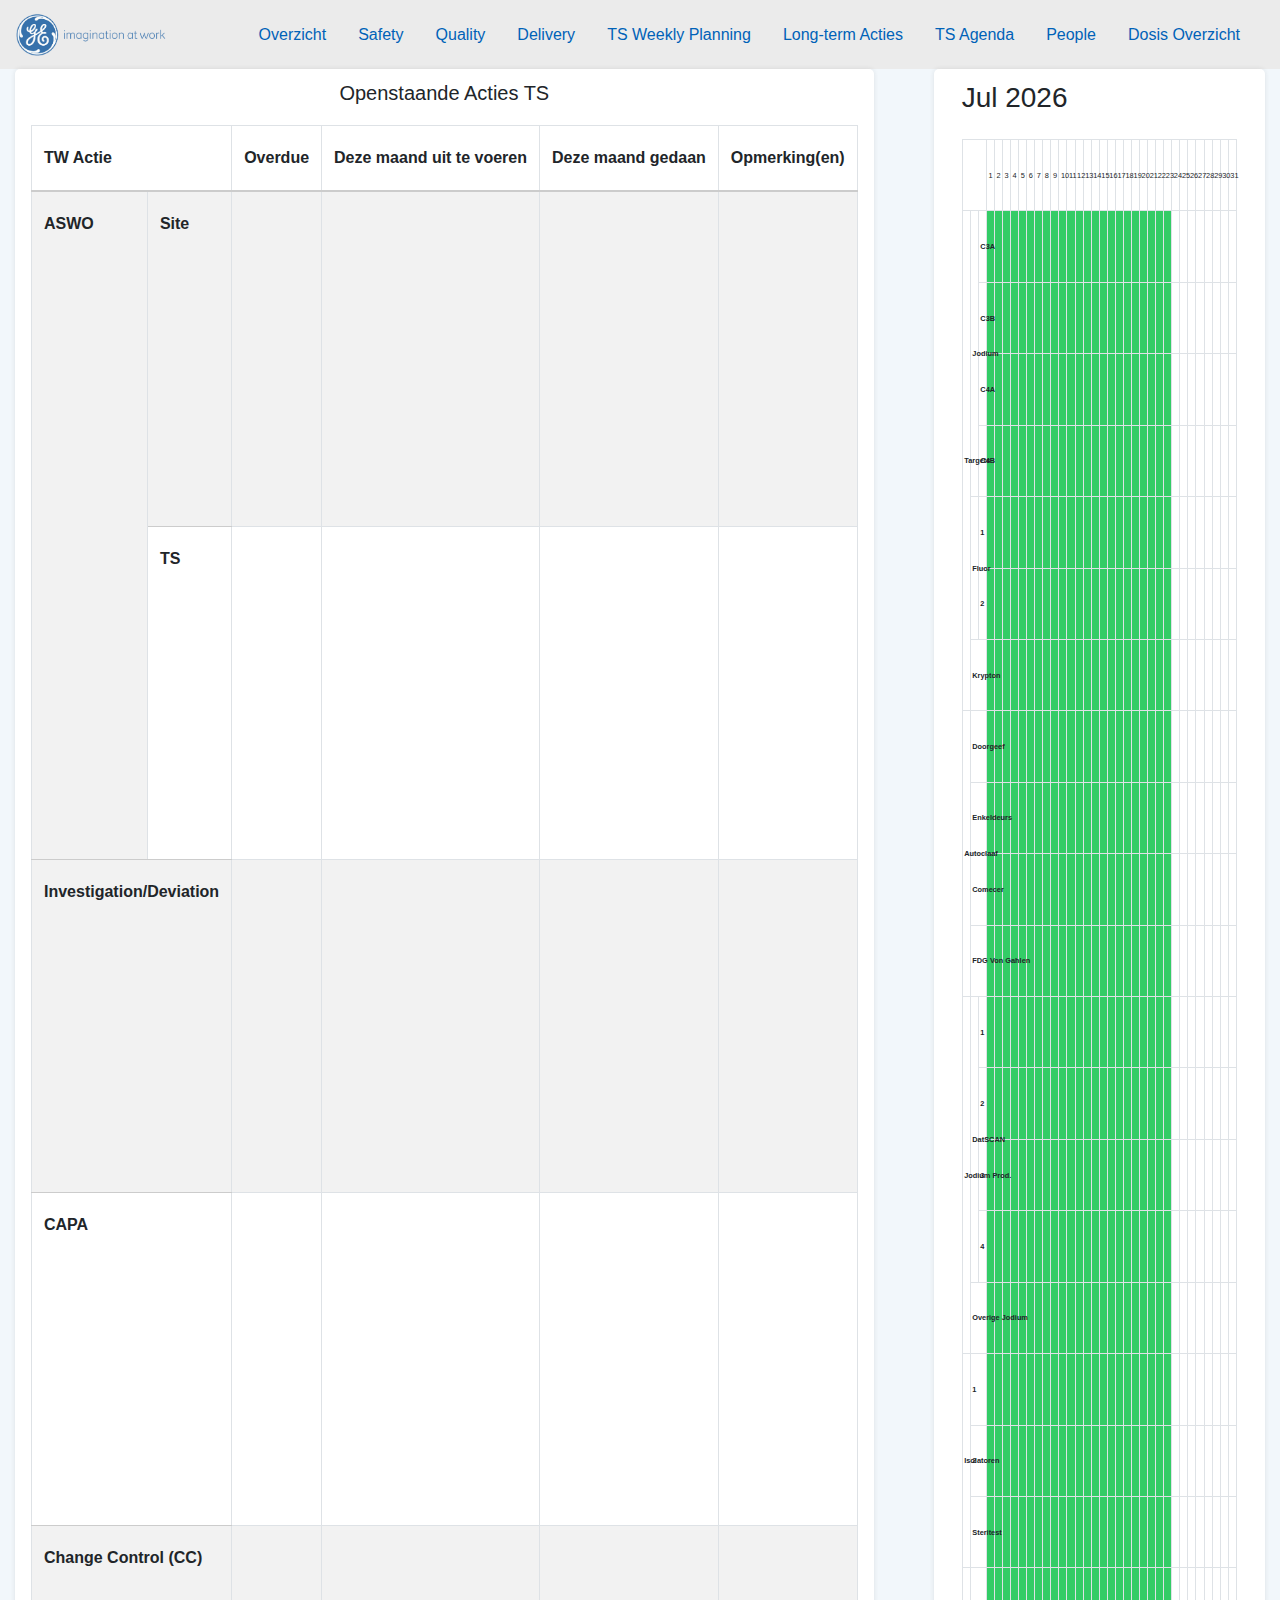
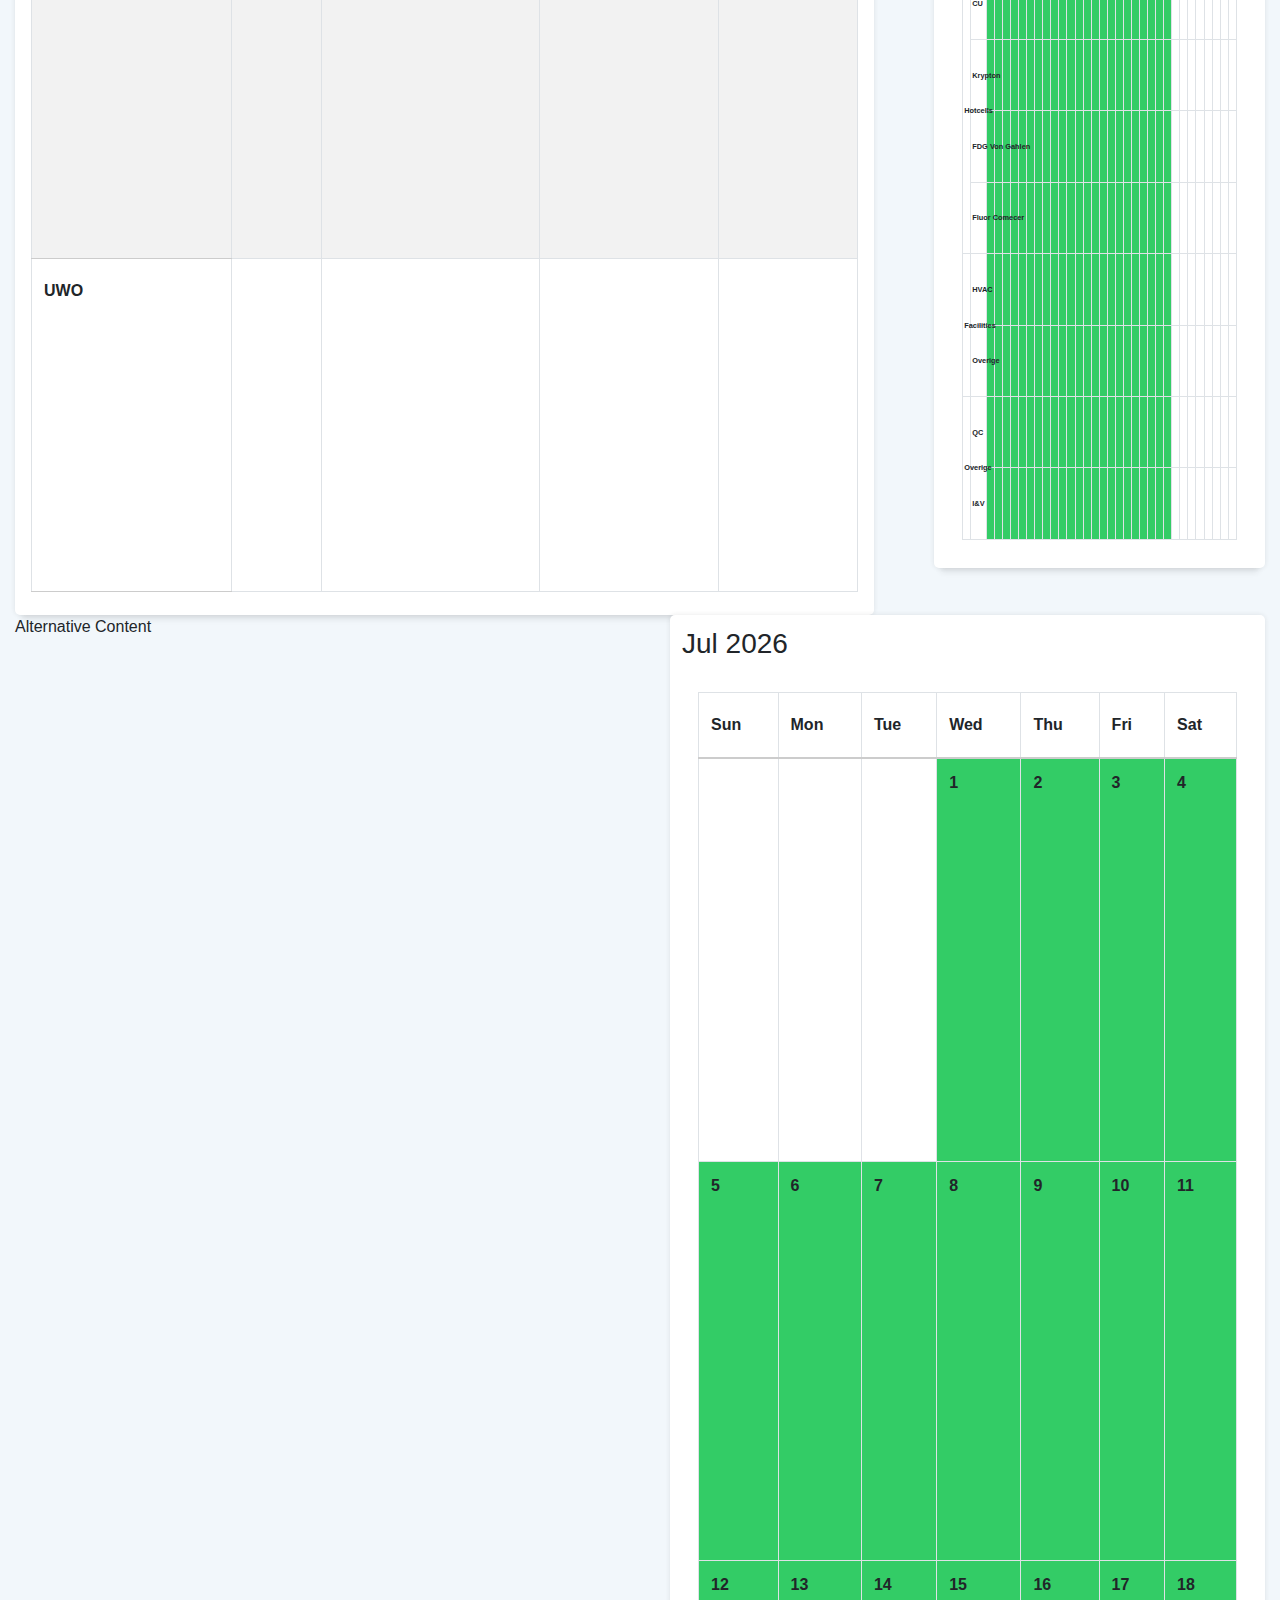
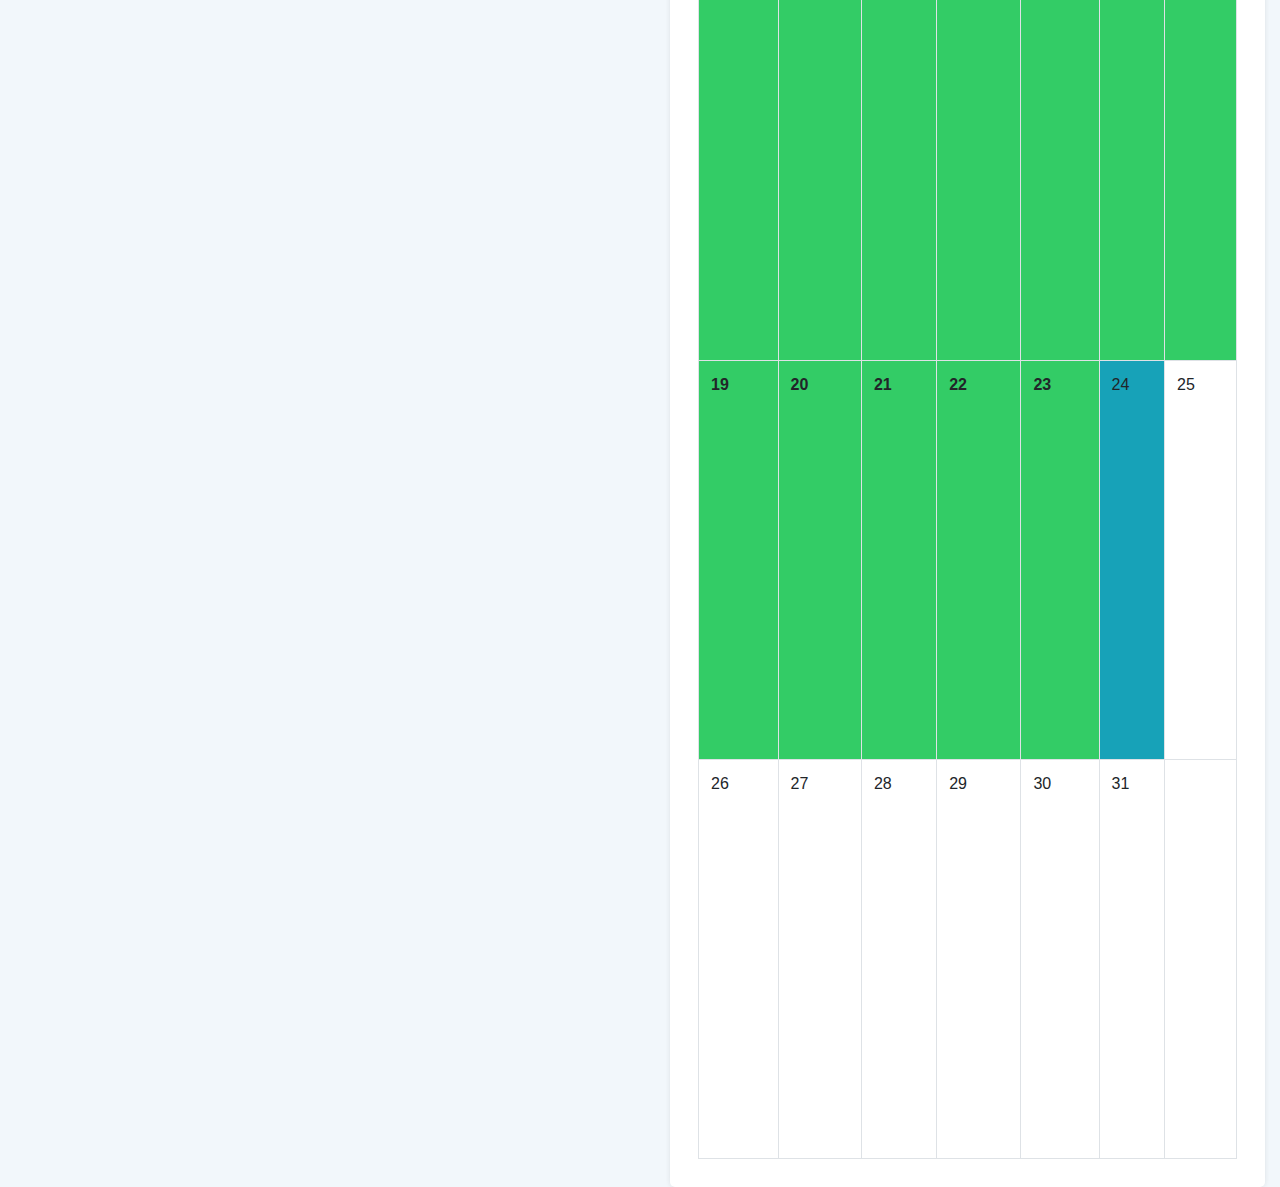
==== commit 6f6f858d: "Update 12Feb2020" ====
--- a/index.html
+++ b/index.html
@@ -1,20 +1,20 @@
 <!DOCTYPE html>
 <html>
-	<head>
-		<title>Technical Services Vergaderingsbord</title>
-		<meta charset = "utf-8">
-		<meta name = "viewport" content = "width=device-width, initial-scale=1">
-	    <link rel="stylesheet" href="https://stackpath.bootstrapcdn.com/bootstrap/4.3.1/css/bootstrap.min.css" integrity="sha384-ggOyR0iXCbMQv3Xipma34MD+dH/1fQ784/j6cY/iJTQUOhcWr7x9JvoRxT2MZw1T" crossorigin="anonymous">
-        <link rel="stylesheet" type="text/css" href="main.css">
-		<link rel="stylesheet" type="text/css" href="index.css">
-        
-
-	</head>
+
+<head>
+    <title>Technical Services Vergaderingsbord</title>
+    <meta charset="utf-8">
+    <meta name="viewport" content="width=device-width, initial-scale=1">
+    <link rel="stylesheet" href="https://stackpath.bootstrapcdn.com/bootstrap/4.3.1/css/bootstrap.min.css"
+        integrity="sha384-ggOyR0iXCbMQv3Xipma34MD+dH/1fQ784/j6cY/iJTQUOhcWr7x9JvoRxT2MZw1T" crossorigin="anonymous">
+    <link rel="stylesheet" type="text/css" href="main.css">
+    <link rel="stylesheet" type="text/css" href="index.css">
+</head>
+
 <body onload="onLoad()">
-
-	<nav class="navbar navbar-expand-md">
+    <nav class="navbar navbar-expand-md">
         <a class="navbar-brand" href="#">
-                <img class = "img-responsive" src = "GE-LOGO.png" alt = "GE LOGO">
+            <img class="img-responsive" src="GE-LOGO.png" alt="GE LOGO">
         </a>
         <button class="navbar-toggler navbar-dark" type="button" data-toggle="collapse" data-target="#main-navigation">
             <span class="navbar-toggler-icon"></span>
@@ -37,7 +37,7 @@
                     <a class="nav-link" href="planning.html">TS Weekly Planning</a>
                 </li>
                 <li>
-                    <a class = "nav-link" href = "longterm.html">Long-term Acties</a>
+                    <a class="nav-link" href="longterm.html">Long-term Acties</a>
                 </li>
                 <li class="nav-item">
                     <a class="nav-link" href="agenda.html">TS Agenda</a>
@@ -52,353 +52,268 @@
         </div>
     </nav>
 
-    <div class = "row">
-        <div class = "container mt-1 col-lg-5">
-                <div class = "card">
-                    <div class = "card-header text-center">
+    <div class="row">
+        <div class="col">
+            <div class="container-fluid">
+                <div class="card">
+                    <div class="card-header text-center">
                         <h5>Openstaande Acties TS</h5>
                         <!-- <span>klik om data aan te passen</span> -->
                     </div>
-                    <div class = "card-block">
-						<div class = "table-responsive table-editable">
-							<table class = "table table-striped table-bordered" id = "openacties-TS">
-								<thead>
-									<tr>
-										<th style = "display: none;">#</th>
-										<th colspan="2">TW Actie</th>
-										<th>Overdue</th>
-										<th>Deze maand uit te voeren</th>
-										<th>Deze maand gedaan</th>
-										<th>Opmerking(en)</th>
-									</tr>
-								</thead>
-								<tbody>
-									<tr>
-	                                    <th scope="row" style="display: none;">1</th>
-
-	                                    <th rowspan="2">ASWO</th>
-										<th>Site</th>
-										<td id = "ASWOSiteOD"></td>
-										<td id = "ASWOSiteUTV"></td>
-										<td id = "ASWOSiteG"></td>
-										<td id = "ASWOSiteOpm"></td>
-	                                </tr>
-
-	                                <tr>
-	                                    <th scope="row" style="display: none;">2</th>
-
-	                                    
-										<th>TS</th>
-										<td id = "ASWOTSOD"></td>
-										<td id = "ASWOTSUTV"></td>
-										<td id = "ASWOTSG"></td>
-										<td id = "ASWOTSOpm"></td>
-	                                </tr>
-
-	                                <tr>
-	                                    <th scope="row" style="display: none;">3</th>
-
-	                                    <th colspan="2">Investigation/Deviation</th>
-										<td id = "InDevOD"></td>
-										<td id = "InDevUTV"></td>
-										<td id = "InDevG"></td>
-										<td id = "InDevOpm"></td>
-	                                </tr>
-
-	                                <tr>
-	                                    <th scope="row" style="display: none;">4</th>
-
-										<th colspan="2">CAPA</th>
-										
-										<td id = "CAPAOD"></td>
-										<td id = "CAPAUTV"></td>
-										<td id = "CAPAG"></td>
-										<td id = "CAPAOpm"></td>
-	                                </tr>
-
-	                                <tr>
-	                                    <th scope="row" style="display: none;">5</th>
-
-										<th colspan="2">Change Control (CC)</th>
-										<td id = "CCOD"></td>
-										<td id = "CCUTV"></td>
-										<td id = "CCG"></td>
-										<td id = "CCOpm"></td>
-									</tr>
-									
-	                                <tr>
-	                                    <th scope="row" style="display: none;">6</th>
-
-										<th colspan="2">UWO</th>
-										<td id="UWOOD"></td>
-										<td id="UWOUTV"></td>
-										<td id="UWOG"></td>
-										<td id="UWOOpm"></td>
-	                                </tr>
-	                            </tbody>
-	                        </table>
-	                    </div>
-	                </div>
+                    <div class="card-block">
+                        <div class="table-responsive table-editable">
+                            <table class="table table-striped table-bordered" id="openacties-TS">
+                                <thead>
+                                    <tr>
+                                        <th style="display: none;">#</th>
+                                        <th colspan="2">TW Actie</th>
+                                        <th>Overdue</th>
+                                        <th>Deze maand uit te voeren</th>
+                                        <th>Deze maand gedaan</th>
+                                        <th>Opmerking(en)</th>
+                                    </tr>
+                                </thead>
+                                <tbody>
+                                    <tr>
+                                        <th scope="row" style="display: none;">1</th>
+
+                                        <th rowspan="2">ASWO</th>
+                                        <th>Site</th>
+                                        <td id="ASWOSiteOD"></td>
+                                        <td id="ASWOSiteUTV"></td>
+                                        <td id="ASWOSiteG"></td>
+                                        <td id="ASWOSiteOpm"></td>
+                                    </tr>
+
+                                    <tr>
+                                        <th scope="row" style="display: none;">2</th>
+
+
+                                        <th>TS</th>
+                                        <td id="ASWOTSOD"></td>
+                                        <td id="ASWOTSUTV"></td>
+                                        <td id="ASWOTSG"></td>
+                                        <td id="ASWOTSOpm"></td>
+                                    </tr>
+
+                                    <tr>
+                                        <th scope="row" style="display: none;">3</th>
+
+                                        <th colspan="2">Investigation/Deviation</th>
+                                        <td id="InDevOD"></td>
+                                        <td id="InDevUTV"></td>
+                                        <td id="InDevG"></td>
+                                        <td id="InDevOpm"></td>
+                                    </tr>
+
+                                    <tr>
+                                        <th scope="row" style="display: none;">4</th>
+
+                                        <th colspan="2">CAPA</th>
+
+                                        <td id="CAPAOD"></td>
+                                        <td id="CAPAUTV"></td>
+                                        <td id="CAPAG"></td>
+                                        <td id="CAPAOpm"></td>
+                                    </tr>
+
+                                    <tr>
+                                        <th scope="row" style="display: none;">5</th>
+
+                                        <th colspan="2">Change Control (CC)</th>
+                                        <td id="CCOD"></td>
+                                        <td id="CCUTV"></td>
+                                        <td id="CCG"></td>
+                                        <td id="CCOpm"></td>
+                                    </tr>
+
+                                    <tr>
+                                        <th scope="row" style="display: none;">6</th>
+
+                                        <th colspan="2">UWO</th>
+                                        <td id="UWOOD"></td>
+                                        <td id="UWOUTV"></td>
+                                        <td id="UWOG"></td>
+                                        <td id="UWOOpm"></td>
+                                    </tr>
+                                </tbody>
+                            </table>
+                        </div>
+                    </div>
                 </div>
-            <!-- <object class = "mt-3"data="https://app.smartsheet.com/b/publish?EQBCT=5ca6a7da050c4b8d8acb47ef6b7cbd1e" type="text/html">
-                Alternative Content
-            </object> -->
-        </div>
-
-        <div class = "container mt-1 col-lg-7">
-            <div class = "card">
-                <div class="card-header form-inline">
-                    <h3 style = "padding: 0rem 1rem" class="card-header" id="monthAndYear"></h3>
-    
-                    <!-- <button style = "margin: 0rem 0.5rem" class="btn btn-outline-primary" id="previous" onclick="previous()">Previous</button>
-        
-                    <button style = "margin: 0rem 0.5rem" class="btn btn-outline-primary" id="next" onclick="next()">Next</button>
-
-                    <button class="btn btn-outline-success ml-auto" onclick="exportJson()">
-                        <a id="btn-export" href="" style="pointer-events: none;">
-                            Export JSON
-                        </a>
-                    </button> -->
-                </div>
-                <div class="card-body">
-                    <table class = "myTable table-bordered">
-                        <tbody>
-                                <tr>
-                                    <td id="dateRow" colspan = "3"></td>
-                                </tr>
-                                <tr>
-                                    <th rowspan = "7">Targets</th>
-                                    <th rowspan = "4">Jodium</th>
-                
-                                    <th id = "C3A">C3A</th>
-                                    
-                                </tr>
-                                <tr>
-                                    <th id = "C3B">C3B</th>
-                                </tr>
-                                <tr>
-                                    <th id = "C4A">C4A</th>
-                                </tr>
-                                <tr>
-                                    <th id = "C4B">C4B</th>
-                                </tr>
-                                <tr>
-                                    <th rowspan = "2">Fluor</th>
-            
-                                    <th id = "F1">1</th>
-                                </tr>
-                                <tr>
-                                    <th id = "F2">2</th>
-                                </tr>
-                                <tr>
-                                    <th id = "Krypton" colspan = "2">Krypton</th>
-                                </tr>
-            
-                                
-                                <tr>
-                                    <th rowspan = "4">Autoclaaf</th>
-                                    <th  id = "ACDoorgeef" colspan = "2">Doorgeef</th>
-                                </tr>
-                                <tr>
-                                    <th id = "ACEnkel" colspan = "2">Enkeldeurs</th>
-                                </tr>
-                                <tr>
-                                    <th id = "ACComecer" colspan = "2">Comecer</th>
-                                </tr>
-                                <tr>
-                                    <th id = "ACVonGahlen" colspan = "2">FDG Von Gahlen</th>
-                                </tr>
-            
-                                
-                                <tr>
-                                    <th rowspan = "5">Jodium Prod.</th>
-                                    <th rowspan = "4">DatSCAN</th>
-                                    <th id = "DS1">1</th>
-                                </tr>
-                                <tr>
-                                    <th id = "DS2">2</th>
-                                </tr>
-                                <tr>
-                                    <th id = "DS3">3</th>
-                                </tr>
-                                <tr>
-                                    <th id = "DS4">4</th>
-                                </tr>
-                                <tr>
-                                    <th id = "OvrJod"colspan = "2">Overige Jodium</th>
-                                </tr>
-            
-                                <tr>
-                                    <th rowspan = "3">Isolatoren</th>
-                                    <th id = "Iso1" colspan = "2">1</th>
-                                </tr>
-                                <tr>
-                                    <th id = "Iso2" colspan = "2">2</th>
-                                </tr>
-                                <tr>
-                                    <th id = "IsoSter" colspan = "2">Steritest</th>
-                                </tr>
-            
-                                <tr>
-                                    <th rowspan = "4">Hotcells</th>
-                                    <th id = "CU" colspan = "2">CU</th>
-                                </tr>
-                                <tr>
-                                    <th id = "HCKrypton" colspan = "2">Krypton</th>
-                                </tr>
-                                <tr>
-                                    <th id = "HCVonGahlen" colspan = "2">FDG Von Gahlen</th>
-                                </tr>
-                                <tr>
-                                    <th id = "HCComecer" colspan = "2">Fluor Comecer</th>
-                                </tr>
-            
-                                <tr>
-                                    <th rowspan = "2">Facilities</th>
-                                    <th id = "FaclHVAC" colspan = "2">HVAC</th>
-                                </tr>
-                                <tr>
-                                    <th id = "FaclOverige" colspan = "2">Overige</th>
-                                </tr>
-            
-                                <tr>
-                                    <th rowspan = "2">Overige</th>
-                                    <th id = "QC" colspan = "2">QC</th>
-                                </tr>
-                                <tr>
-                                    <th id = "IV" colspan = "2">I&V</th>
-                                </tr>
-                        </tbody>
-                    </table>
-                </div>
-            </div> 
-        </div>
-    </div>
-
-    <div class="row">
-        <div style="text-align: center; height: fit-content;" class="container-fluid col-lg-6 webPlugin">
-            <object class = "mt-3"data="https://app.smartsheet.com/b/publish?EQBCT=5ca6a7da050c4b8d8acb47ef6b7cbd1e" type="text/html" style = "
-            height: 50vh; width: 50vw;">
-                   Alternative Content
-            </object>
-        </div>
-
-        <div>
-            <div class = "container-fluid col-lg-6">
+            </div>
+        </div>
+
+        <div class="col">
+            <div class="container">
                 <div class="card">
-                  <!-- <h3 class="card-header" id="monthAndYear"></h3> -->
-        
                     <div class="card-header form-inline">
-                                
-                        <h3 style = "padding: 0rem 1rem" id="monthAndYear"></h3>
-        
-                        <!-- <button style = "margin: 0rem 0.5rem" class="btn btn-outline-primary" id="previous" onclick="previous()">Previous</button>
-        
-                        <button style = "margin: 0rem 0.5rem" class="btn btn-outline-primary" id="next" onclick="next()">Next</button> -->
-                    
-                        <!-- <form class = "form-inline">
-                            <label class="lead mr-2 ml-2" for="month">Jump To: </label>
-                            <select class="form-control" name="month" id="month" onchange="jump()">
-                                <option value=0>Jan</option>
-                                <option value=1>Feb</option>
-                                <option value=2>Mar</option>
-                                <option value=3>Apr</option>
-                                <option value=4>May</option>
-                                <option value=5>Jun</option>
-                                <option value=6>Jul</option>
-                                <option value=7>Aug</option>
-                                <option value=8>Sep</option>
-                                <option value=9>Oct</option>
-                                <option value=10>Nov</option>
-                                <option value=11>Dec</option>
-                            </select>
-        
-        
-                            <label for="year"></label><select class="form-control" name="year" id="year" onchange="jump()">
-                            <option value=1990>1990</option>
-                            <option value=1991>1991</option>
-                            <option value=1992>1992</option>
-                            <option value=1993>1993</option>
-                            <option value=1994>1994</option>
-                            <option value=1995>1995</option>
-                            <option value=1996>1996</option>
-                            <option value=1997>1997</option>
-                            <option value=1998>1998</option>
-                            <option value=1999>1999</option>
-                            <option value=2000>2000</option>
-                            <option value=2001>2001</option>
-                            <option value=2002>2002</option>
-                            <option value=2003>2003</option>
-                            <option value=2004>2004</option>
-                            <option value=2005>2005</option>
-                            <option value=2006>2006</option>
-                            <option value=2007>2007</option>
-                            <option value=2008>2008</option>
-                            <option value=2009>2009</option>
-                            <option value=2010>2010</option>
-                            <option value=2011>2011</option>
-                            <option value=2012>2012</option>
-                            <option value=2013>2013</option>
-                            <option value=2014>2014</option>
-                            <option value=2015>2015</option>
-                            <option value=2016>2016</option>
-                            <option value=2017>2017</option>
-                            <option value=2018>2018</option>
-                            <option value=2019>2019</option>
-                            <option value=2020>2020</option>
-                            <option value=2021>2021</option>
-                            <option value=2022>2022</option>
-                            <option value=2023>2023</option>
-                            <option value=2024>2024</option>
-                            <option value=2025>2025</option>
-                            <option value=2026>2026</option>
-                            <option value=2027>2027</option>
-                            <option value=2028>2028</option>
-                            <option value=2029>2029</option>
-                            <option value=2030>2030</option>
-                        </select>
-                    </form> -->
-        
-                        <!-- <button class="btn btn-outline-success ml-auto" onclick="exportJson()">
-                            <a id="btn-export" href="" style="pointer-events: none;">
-                                Export JSON
-                            </a>
-                        </button> -->
-                    </div>
-                    <div class = "card-body">
-                        <table class="table table-bordered table-responsive" id="calendar">
-                            <thead>
-                            <tr>
-                                <th>Sun</th>
-                                <th>Mon</th>
-                                <th>Tue</th>
-                                <th>Wed</th>
-                                <th>Thu</th>
-                                <th>Fri</th>
-                                <th>Sat</th>
-                            </tr>
-                            </thead>
-                
-                            <tbody id="calendar-body">
-                
+                        <h3 style="padding: 0rem 1rem" class="card-header" id="monthAndYear1"></h3>
+                    </div>
+                    <div class="card-body">
+                        <table class="myTable table-bordered">
+                            <tbody>
+                                <tr>
+                                    <td id="dateRow" colspan="3"></td>
+                                </tr>
+                                <tr>
+                                    <th rowspan="7">Targets</th>
+                                    <th rowspan="4">Jodium</th>
+
+                                    <th id="C3A">C3A</th>
+
+                                </tr>
+                                <tr>
+                                    <th id="C3B">C3B</th>
+                                </tr>
+                                <tr>
+                                    <th id="C4A">C4A</th>
+                                </tr>
+                                <tr>
+                                    <th id="C4B">C4B</th>
+                                </tr>
+                                <tr>
+                                    <th rowspan="2">Fluor</th>
+
+                                    <th id="F1">1</th>
+                                </tr>
+                                <tr>
+                                    <th id="F2">2</th>
+                                </tr>
+                                <tr>
+                                    <th id="Krypton" colspan="2">Krypton</th>
+                                </tr>
+
+
+                                <tr>
+                                    <th rowspan="4">Autoclaaf</th>
+                                    <th id="ACDoorgeef" colspan="2">Doorgeef</th>
+                                </tr>
+                                <tr>
+                                    <th id="ACEnkel" colspan="2">Enkeldeurs</th>
+                                </tr>
+                                <tr>
+                                    <th id="ACComecer" colspan="2">Comecer</th>
+                                </tr>
+                                <tr>
+                                    <th id="ACVonGahlen" colspan="2">FDG Von Gahlen</th>
+                                </tr>
+
+
+                                <tr>
+                                    <th rowspan="5">Jodium Prod.</th>
+                                    <th rowspan="4">DatSCAN</th>
+                                    <th id="DS1">1</th>
+                                </tr>
+                                <tr>
+                                    <th id="DS2">2</th>
+                                </tr>
+                                <tr>
+                                    <th id="DS3">3</th>
+                                </tr>
+                                <tr>
+                                    <th id="DS4">4</th>
+                                </tr>
+                                <tr>
+                                    <th id="OvrJod" colspan="2">Overige Jodium</th>
+                                </tr>
+
+                                <tr>
+                                    <th rowspan="3">Isolatoren</th>
+                                    <th id="Iso1" colspan="2">1</th>
+                                </tr>
+                                <tr>
+                                    <th id="Iso2" colspan="2">2</th>
+                                </tr>
+                                <tr>
+                                    <th id="IsoSter" colspan="2">Steritest</th>
+                                </tr>
+
+                                <tr>
+                                    <th rowspan="4">Hotcells</th>
+                                    <th id="CU" colspan="2">CU</th>
+                                </tr>
+                                <tr>
+                                    <th id="HCKrypton" colspan="2">Krypton</th>
+                                </tr>
+                                <tr>
+                                    <th id="HCVonGahlen" colspan="2">FDG Von Gahlen</th>
+                                </tr>
+                                <tr>
+                                    <th id="HCComecer" colspan="2">Fluor Comecer</th>
+                                </tr>
+
+                                <tr>
+                                    <th rowspan="2">Facilities</th>
+                                    <th id="FaclHVAC" colspan="2">HVAC</th>
+                                </tr>
+                                <tr>
+                                    <th id="FaclOverige" colspan="2">Overige</th>
+                                </tr>
+
+                                <tr>
+                                    <th rowspan="2">Overige</th>
+                                    <th id="QC" colspan="2">QC</th>
+                                </tr>
+                                <tr>
+                                    <th id="IV" colspan="2">I&V</th>
+                                </tr>
                             </tbody>
                         </table>
-            
-                        <!-- <div class="form-inline">
-                            <button class="btn btn-outline-primary ml-2 mr-2" id="previous" onclick="previous()">Previous</button>
-                
-                            <button class="btn btn-outline-primary col-sm-1" id="next" onclick="next()">Next</button>
-                        </div> -->
-                    </div>
-                  
+                    </div>
                 </div>
             </div>
         </div>
     </div>
 
-
-<script src="https://code.jquery.com/jquery-3.3.1.slim.min.js" integrity="sha384-q8i/X+965DzO0rT7abK41JStQIAqVgRVzpbzo5smXKp4YfRvH+8abtTE1Pi6jizo" crossorigin="anonymous"></script>
-<script src="https://stackpath.bootstrapcdn.com/bootstrap/4.1.3/js/bootstrap.min.js" integrity="sha384-ChfqqxuZUCnJSK3+MXmPNIyE6ZbWh2IMqE241rYiqJxyMiZ6OW/JmZQ5stwEULTy" crossorigin="anonymous"></script>
-<script src="index.js"></script>
+    <div class="row">
+        <div class="col">
+            <div class="container-fluid">
+                <object data="https://app.smartsheet.com/b/publish?EQBCT=5ca6a7da050c4b8d8acb47ef6b7cbd1e"
+                    type="text/html" style="height: 45vh; width: 49vw">
+                    Alternative Content
+                </object>
+            </div>
+        </div>
+
+        <div class="col ">
+            <div class="container-fluid">
+                <div class="card h-100">
+                    <div class="card-header">
+                        <h3 id="monthAndYear2"></h3>
+                    </div>
+
+                    <div class="card-body">
+                        <table class="table table-bordered table-responsive-lg" id="calendar">
+                            <thead>
+                                <tr>
+                                    <th>Sun</th>
+                                    <th>Mon</th>
+                                    <th>Tue</th>
+                                    <th>Wed</th>
+                                    <th>Thu</th>
+                                    <th>Fri</th>
+                                    <th>Sat</th>
+                                </tr>
+                            </thead>
+
+                            <tbody id="calendar-body">
+                            </tbody>
+                        </table>
+                    </div>
+                </div>
+            </div>
+        </div>
+    </div>
+
+
+    <script src="https://code.jquery.com/jquery-3.3.1.slim.min.js"
+        integrity="sha384-q8i/X+965DzO0rT7abK41JStQIAqVgRVzpbzo5smXKp4YfRvH+8abtTE1Pi6jizo"
+        crossorigin="anonymous"></script>
+    <script src="https://stackpath.bootstrapcdn.com/bootstrap/4.1.3/js/bootstrap.min.js"
+        integrity="sha384-ChfqqxuZUCnJSK3+MXmPNIyE6ZbWh2IMqE241rYiqJxyMiZ6OW/JmZQ5stwEULTy"
+        crossorigin="anonymous"></script>
+    <script src="index.js"></script>
 </body>
+
 </html>--- a/main.css
+++ b/main.css
@@ -35,9 +35,11 @@
     max-width: 150px;
 }
 
-.fault{background-color: #660099; font-weight: bold; font-size: 12px; color: white;}
-.noFault{background-color:	#33CC66; font-weight: bold; font-size: 12px;}
-
+.fault{background-color:coral; font-weight: bold;}
+.noFault{background-color:	#33CC66; font-weight: bold;}
+.weekend{background-color: whitesmoke; font-weight: bold;}
+.today{background-color: lightsteelblue;}
+.active{background-color: gainsboro;}
 .form-inline {
   padding: 0 rem;
   padding-top: 1.5rem
@@ -121,7 +123,7 @@
  table td,
  th {
      white-space: nowrap;
-     font-size: 0.75rem;
+     /* font-size: 0.75rem; */
  }
 
  .tabledit-input:disabled {
--- a/index.css
+++ b/index.css
@@ -1,28 +1,14 @@
-.container {
-    max-height: 50vh;
-}
-
-.myTable {
-    word-wrap: break-word; 
-    table-layout:fixed;
-    width: 100%;
-}
-
 .myTable td, 
 .myTable th{
     padding: 0.1rem;
-    font-size: 0.3rem;
-    word-wrap: break-word;
+    font-size: 0.46rem;
+    /* word-wrap: break-word; */
+    white-space: nowrap;
 }
 
-.col-lg-5,
-.col-lg-7 {
-    padding: 0.1rem;
-}
-
-.table td,
-.table th{
-     padding: 0.25rem;  
+.mytable {
+    white-space: nowrap;
+    word-wrap: break-word;
 }
 
 .card{
@@ -31,4 +17,8 @@
 
 .webPlugin{
     margin: 0;
+}
+
+.container-fluid {
+    margin-top: 0;
 }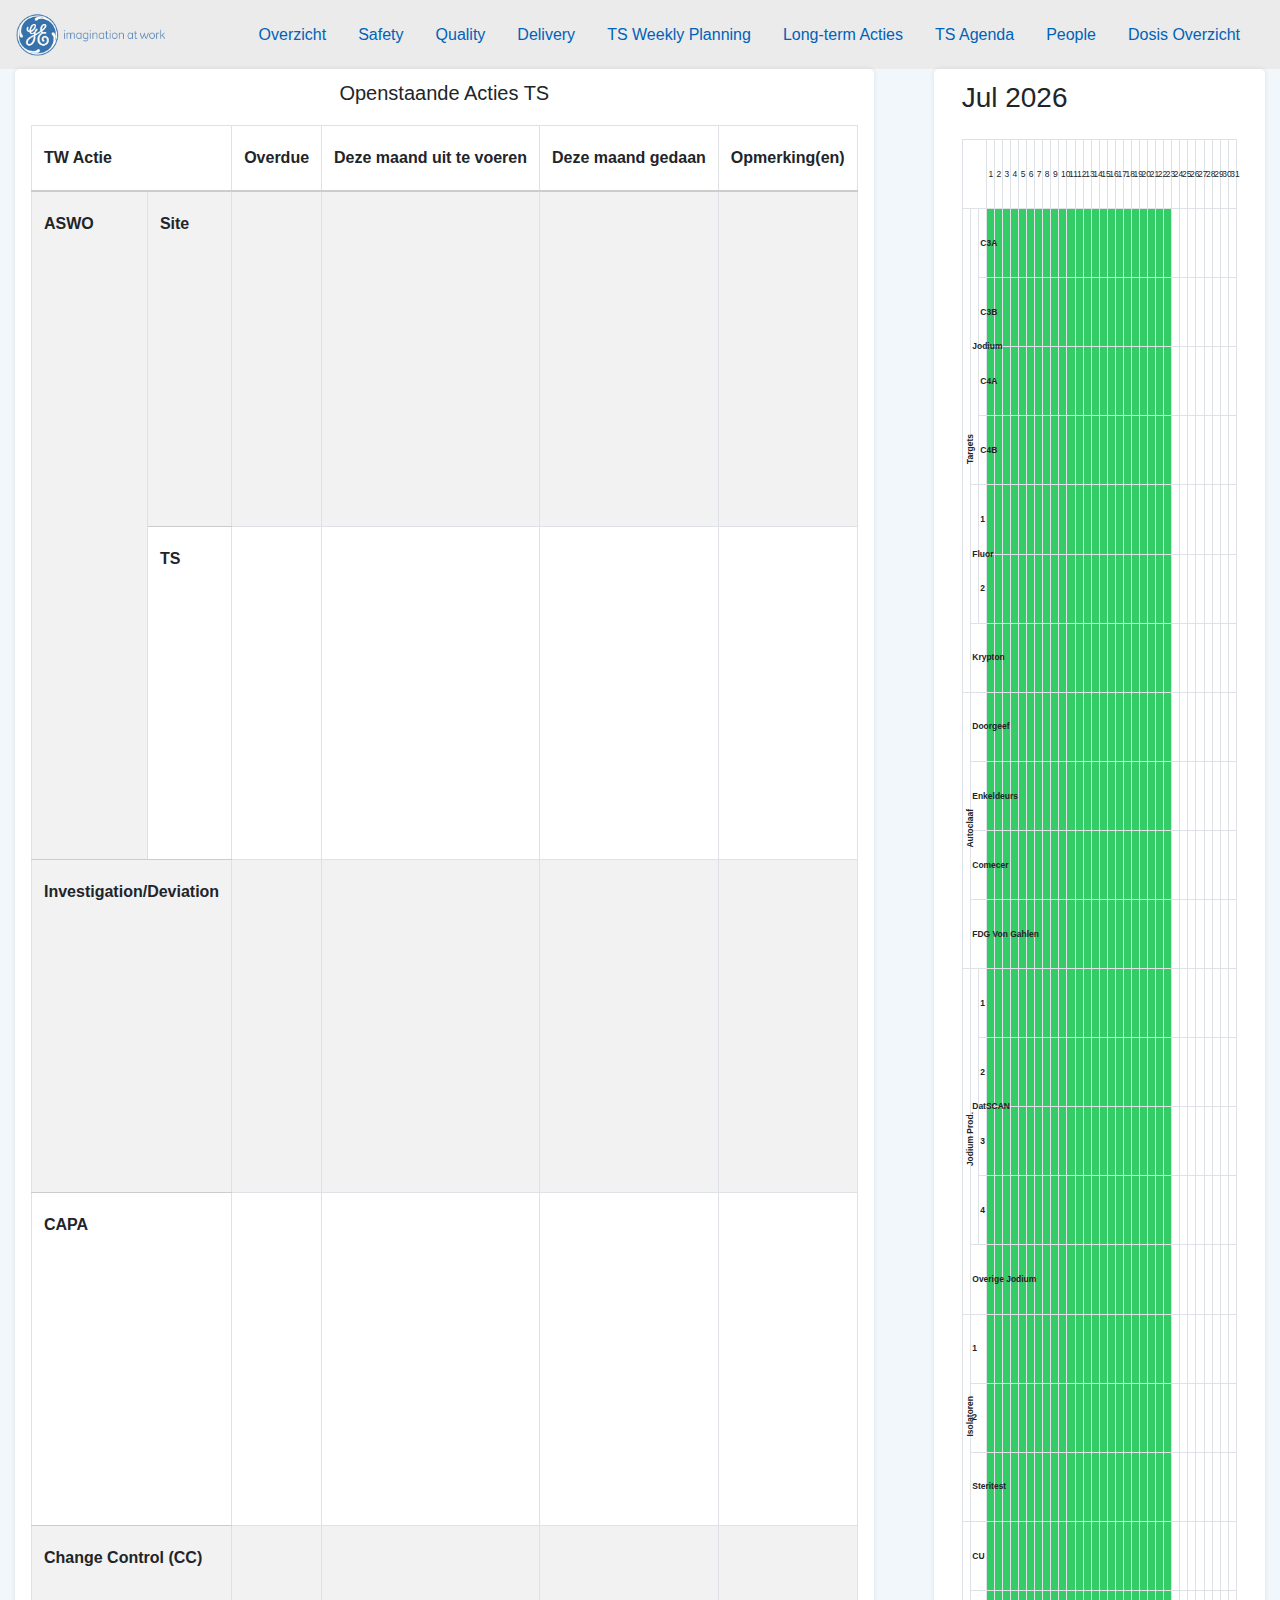
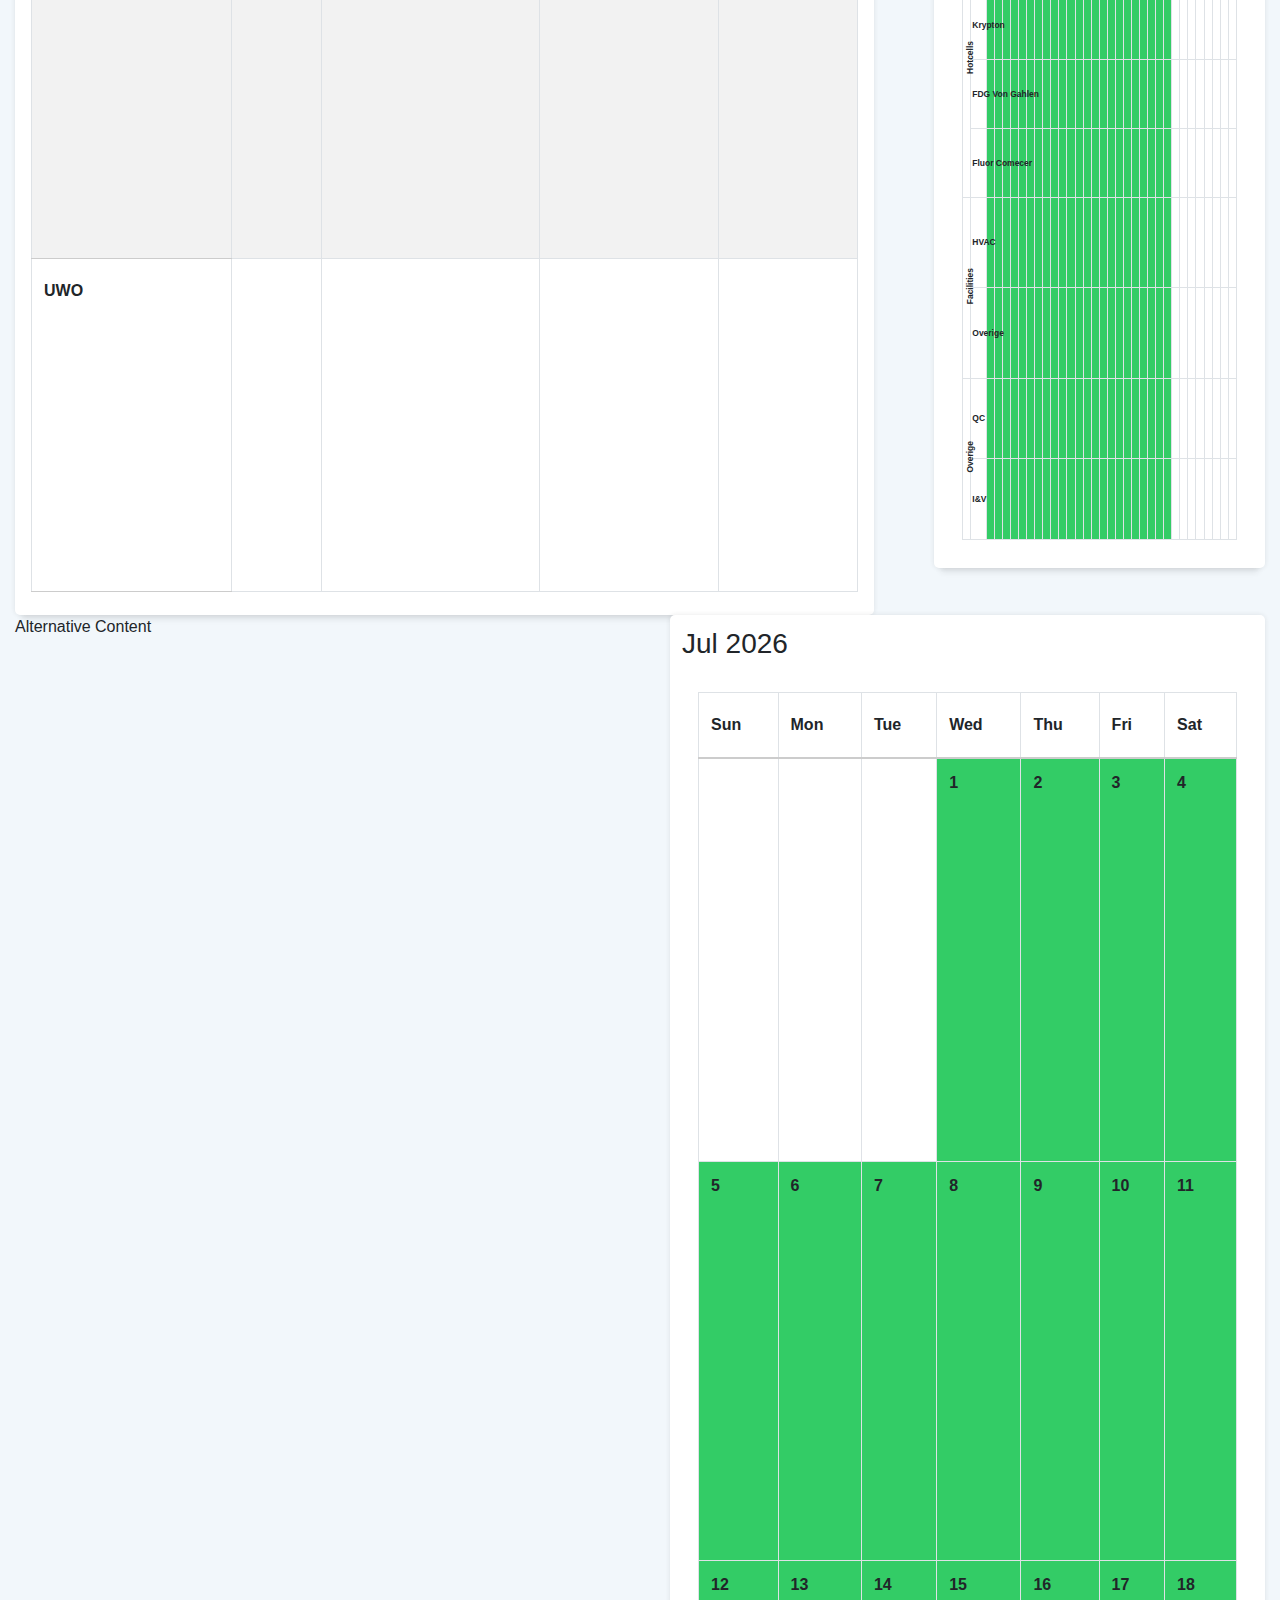
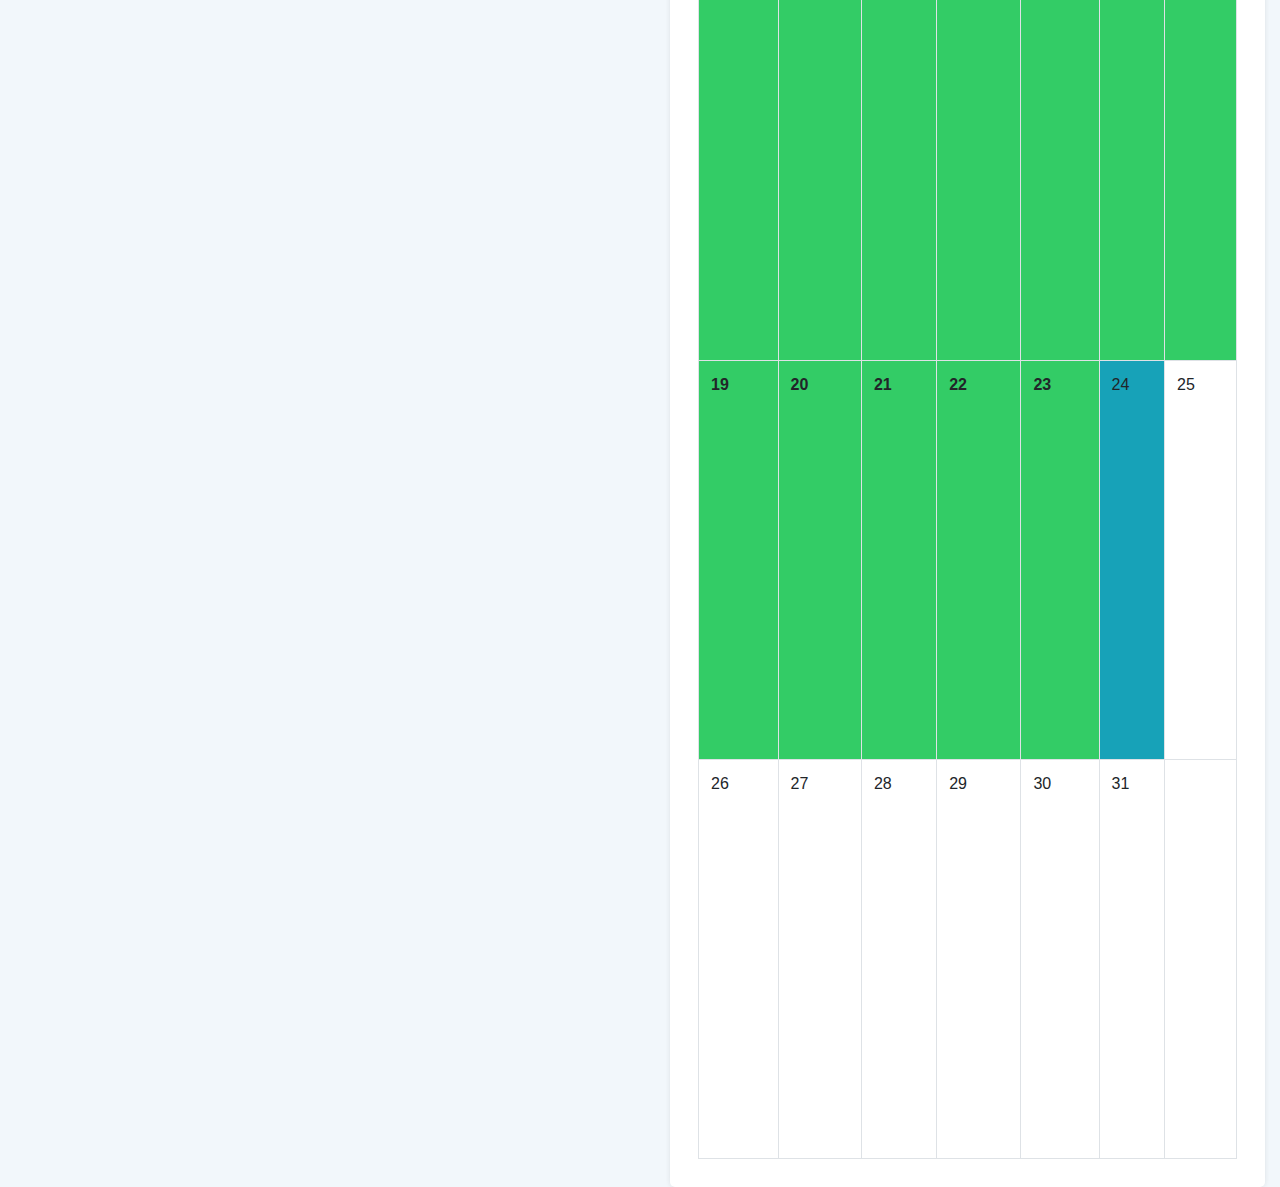
==== commit 8835619c: "Update Styling" ====
--- a/index.html
+++ b/index.html
@@ -157,7 +157,7 @@
                                     <td id="dateRow" colspan="3"></td>
                                 </tr>
                                 <tr>
-                                    <th rowspan="7">Targets</th>
+                                    <th rowspan="7"><span style="writing-mode: vertical-lr; transform: rotate(180deg);">Targets</span></th>
                                     <th rowspan="4">Jodium</th>
 
                                     <th id="C3A">C3A</th>
@@ -186,7 +186,7 @@
 
 
                                 <tr>
-                                    <th rowspan="4">Autoclaaf</th>
+                                    <th rowspan="4"><span style="writing-mode: vertical-lr; transform: rotate(180deg);">Autoclaaf</span></th>
                                     <th id="ACDoorgeef" colspan="2">Doorgeef</th>
                                 </tr>
                                 <tr>
@@ -201,7 +201,7 @@
 
 
                                 <tr>
-                                    <th rowspan="5">Jodium Prod.</th>
+                                    <th rowspan="5"><span style="writing-mode: vertical-lr; transform: rotate(180deg);">Jodium Prod.</span></th>
                                     <th rowspan="4">DatSCAN</th>
                                     <th id="DS1">1</th>
                                 </tr>
@@ -219,7 +219,7 @@
                                 </tr>
 
                                 <tr>
-                                    <th rowspan="3">Isolatoren</th>
+                                    <th rowspan="3"><span style="writing-mode: vertical-lr; transform: rotate(180deg);">Isolatoren</span></th>
                                     <th id="Iso1" colspan="2">1</th>
                                 </tr>
                                 <tr>
@@ -230,7 +230,7 @@
                                 </tr>
 
                                 <tr>
-                                    <th rowspan="4">Hotcells</th>
+                                    <th rowspan="4"><span style="writing-mode: vertical-lr; transform: rotate(180deg);">Hotcells</span></th>
                                     <th id="CU" colspan="2">CU</th>
                                 </tr>
                                 <tr>
@@ -244,7 +244,7 @@
                                 </tr>
 
                                 <tr>
-                                    <th rowspan="2">Facilities</th>
+                                    <th rowspan="2"><span style="writing-mode: vertical-lr; transform: rotate(180deg);">Facilities</span></th>
                                     <th id="FaclHVAC" colspan="2">HVAC</th>
                                 </tr>
                                 <tr>
@@ -252,7 +252,7 @@
                                 </tr>
 
                                 <tr>
-                                    <th rowspan="2">Overige</th>
+                                    <th rowspan="2"><span style="writing-mode: vertical-lr; transform: rotate(180deg);">Overige</span></th>
                                     <th id="QC" colspan="2">QC</th>
                                 </tr>
                                 <tr>
--- a/index.css
+++ b/index.css
@@ -1,14 +1,14 @@
 .myTable td, 
 .myTable th{
     padding: 0.1rem;
-    font-size: 0.46rem;
-    /* word-wrap: break-word; */
+    font-size: 0.53rem;
     white-space: nowrap;
 }
 
 .mytable {
     white-space: nowrap;
     word-wrap: break-word;
+    width: auto;
 }
 
 .card{
